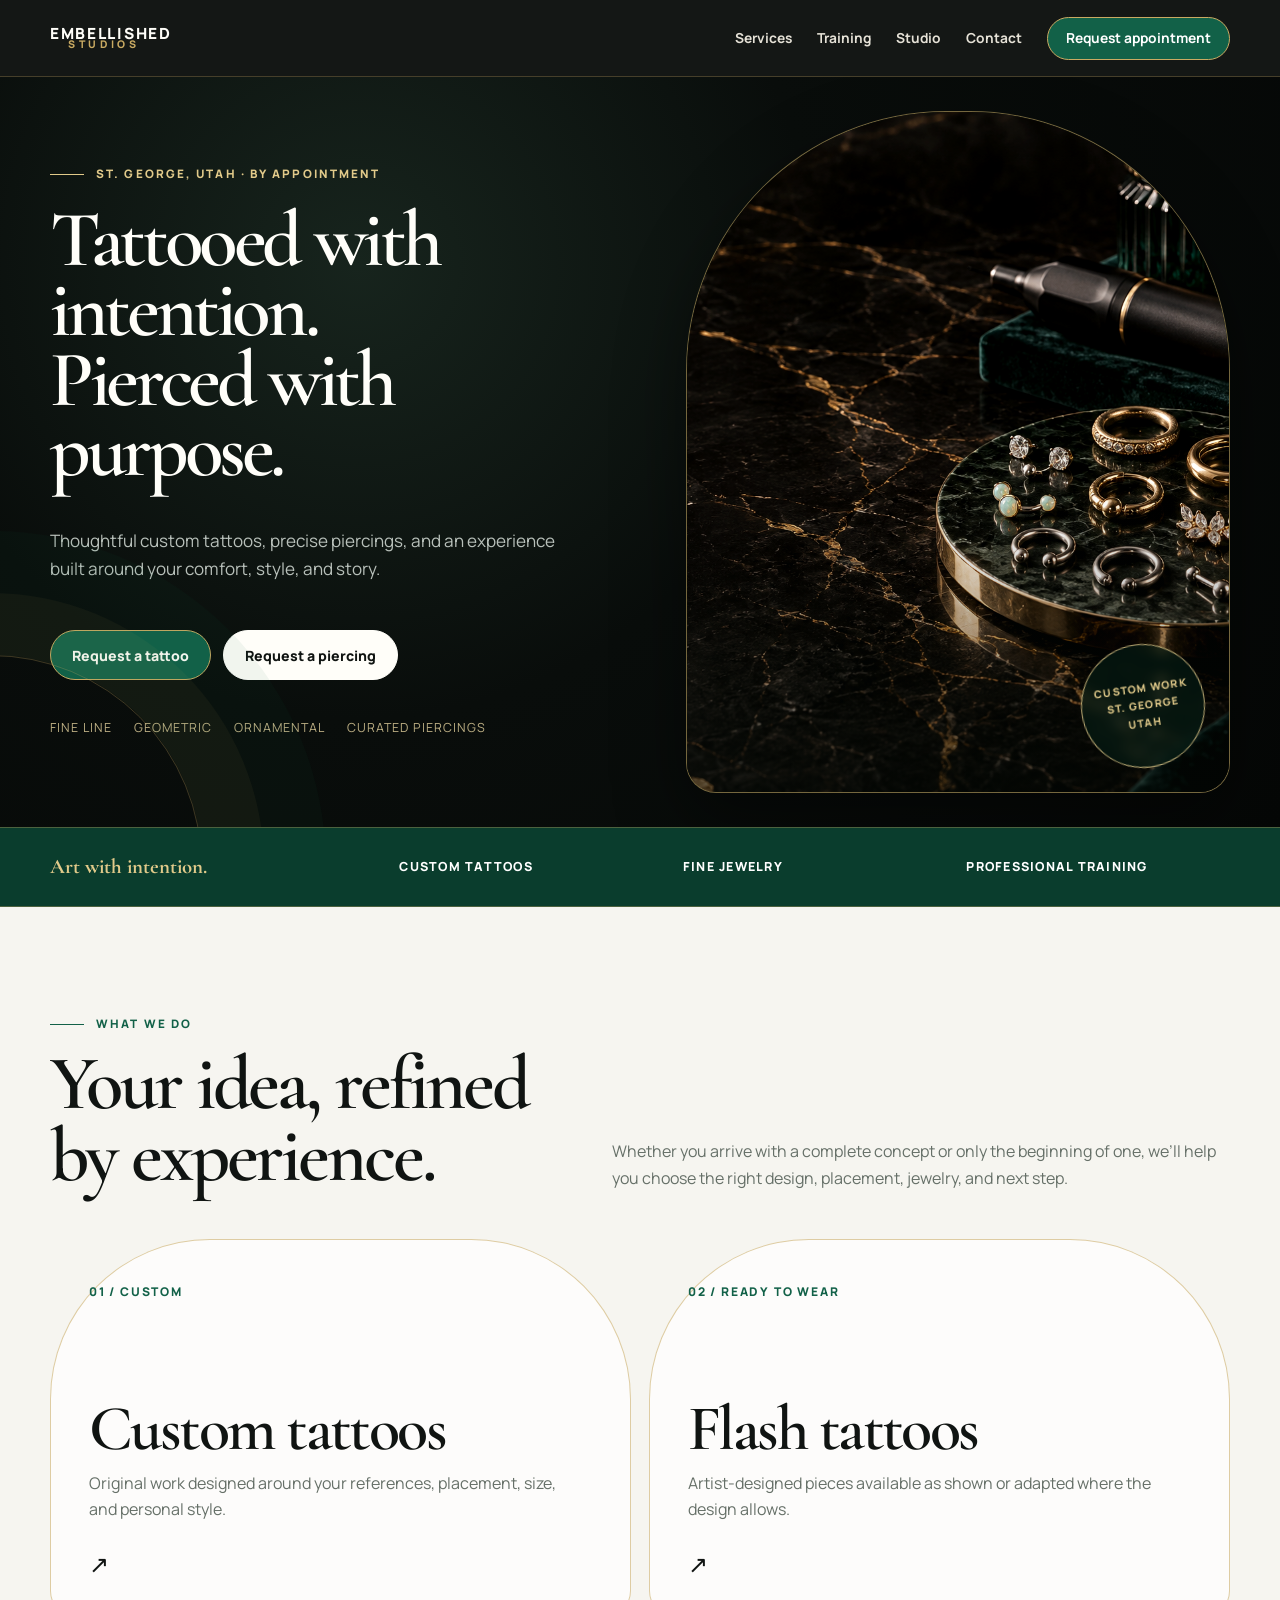
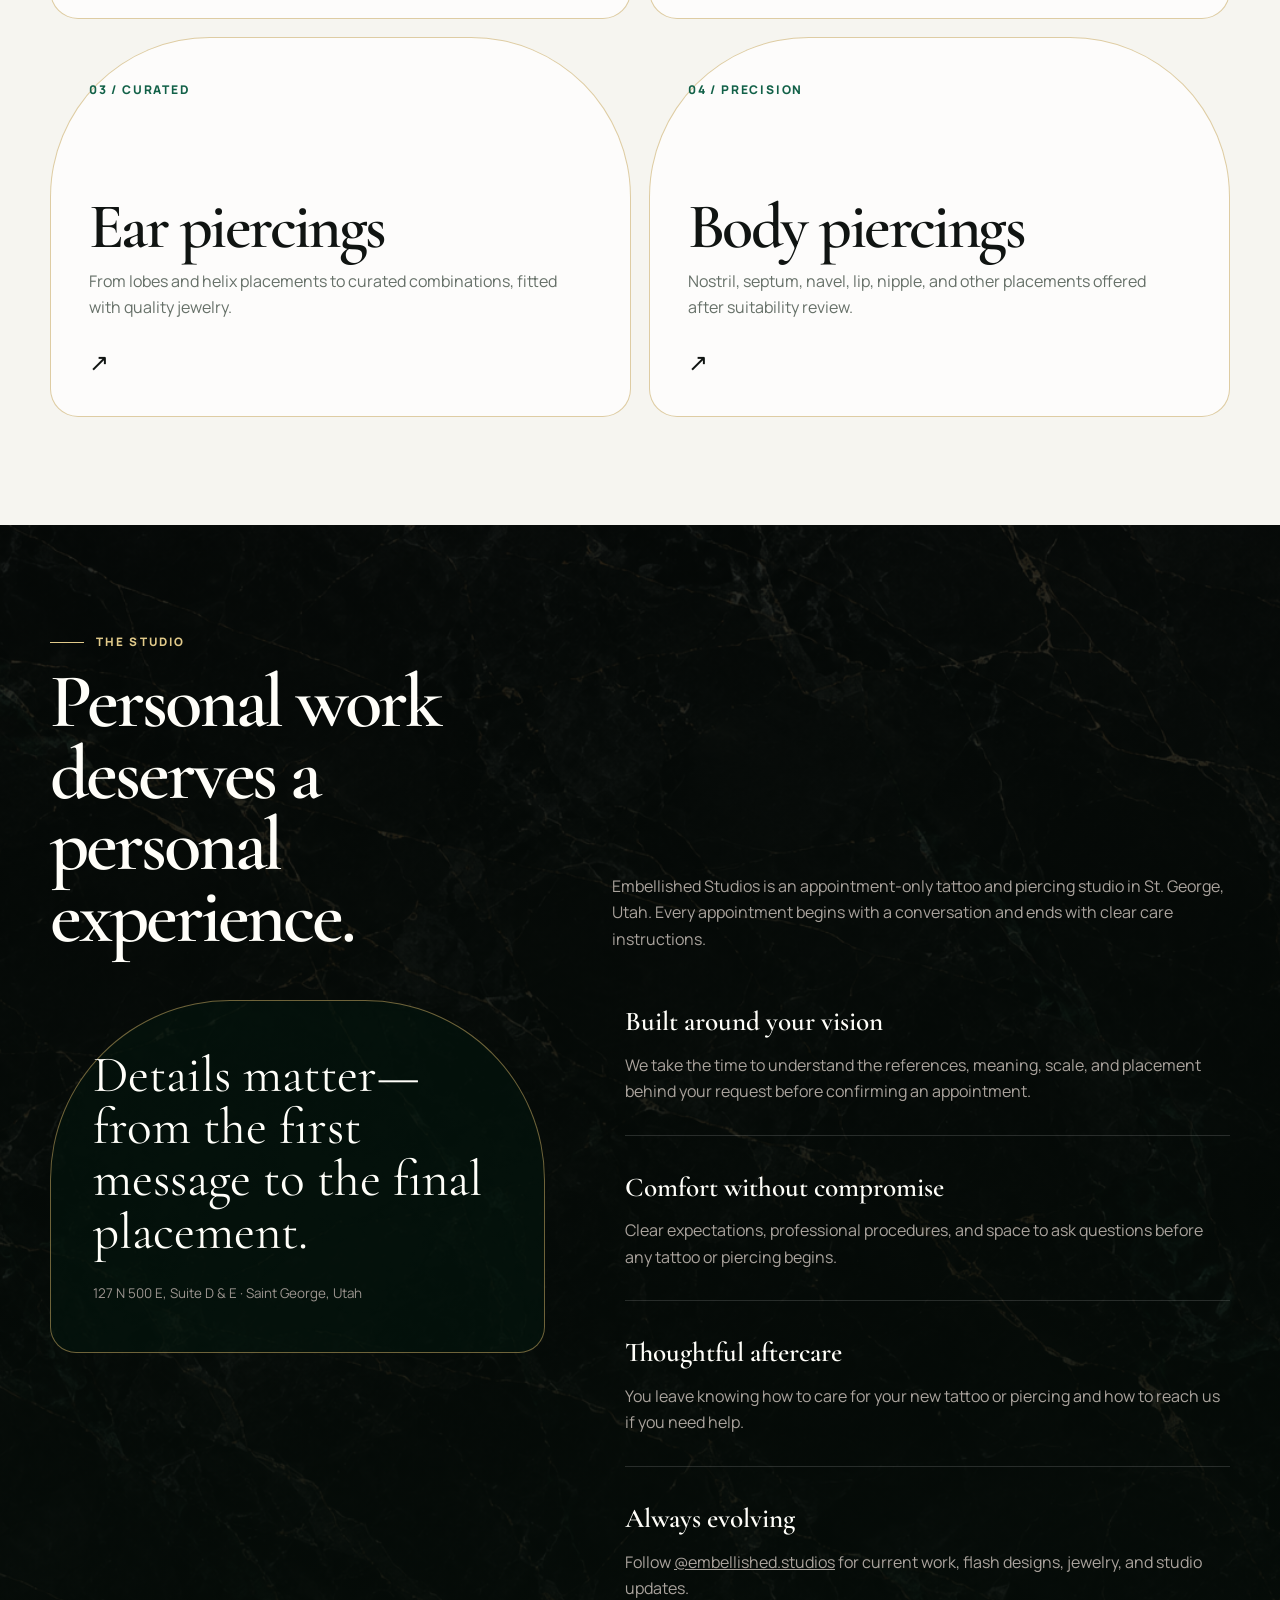
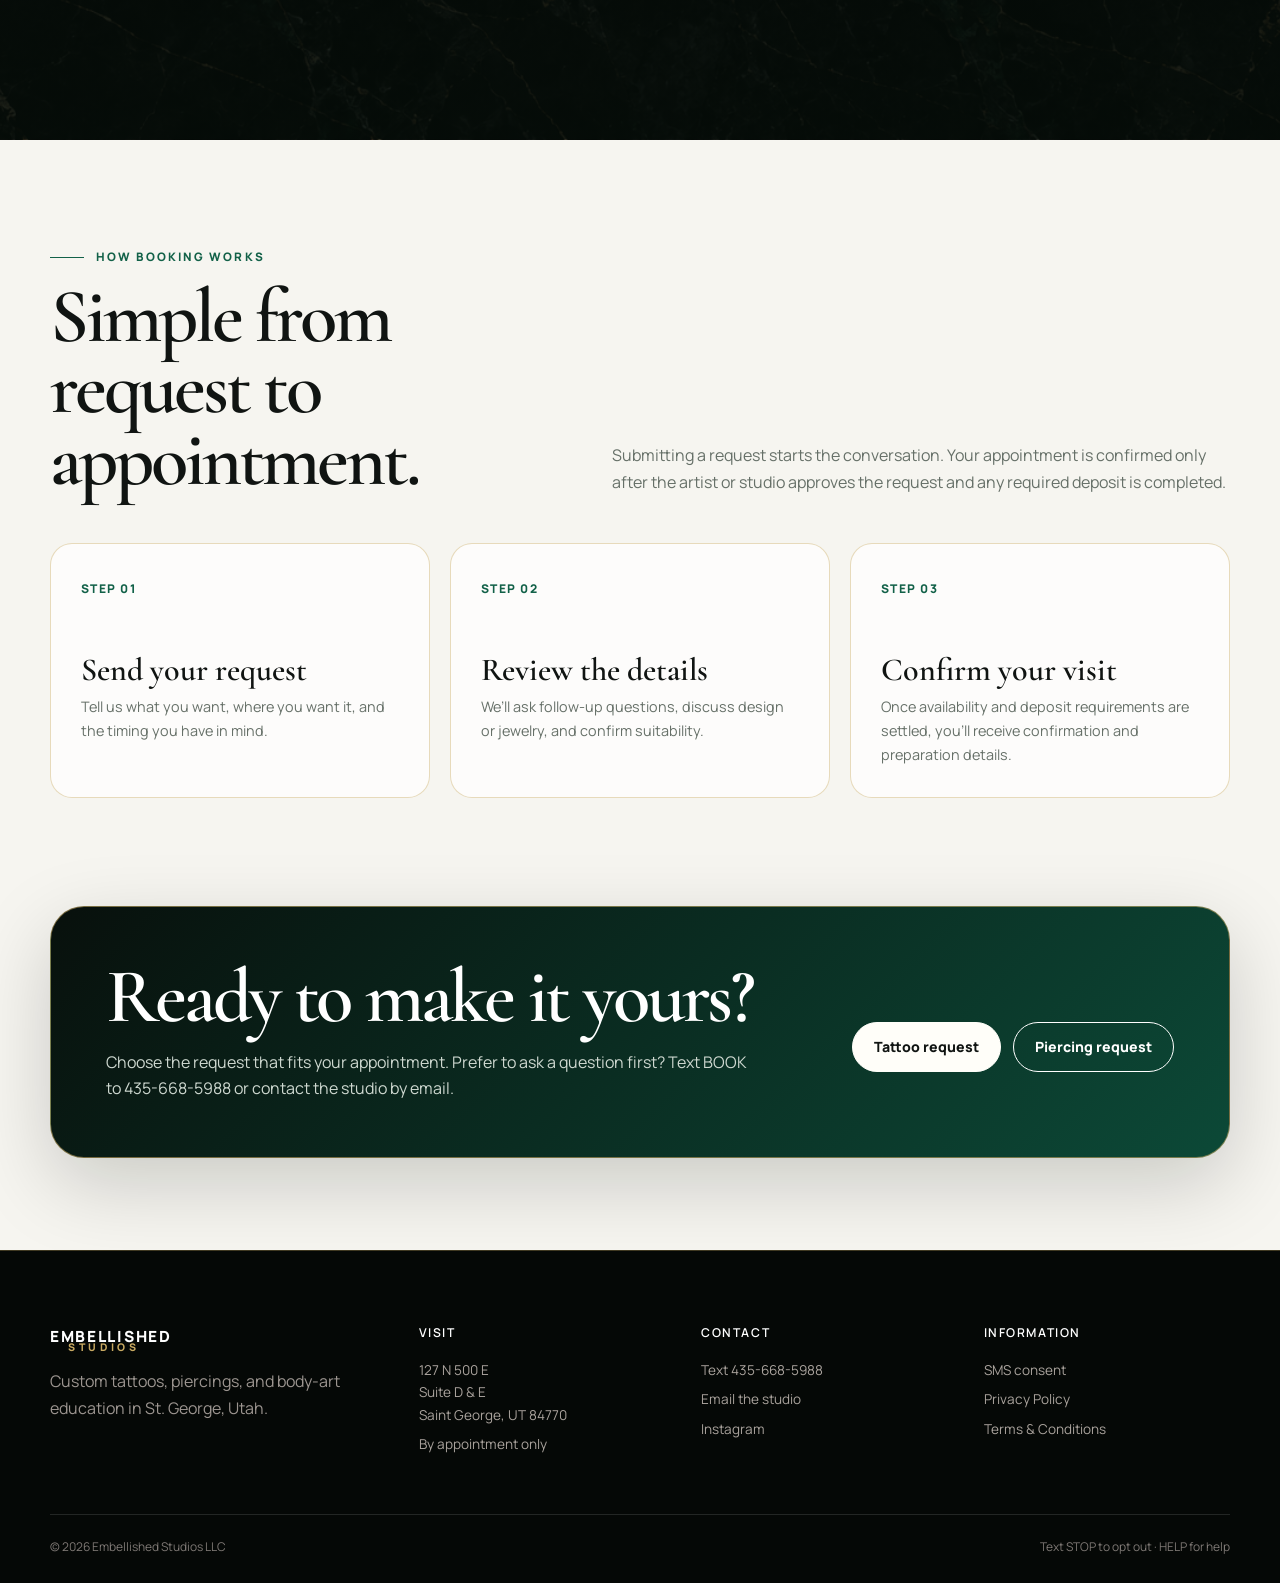
==== index.html @ b106ad6b "init commit" ====
<!doctype html>
<html lang="en">
<head>
  <meta charset="utf-8">
  <meta name="viewport" content="width=device-width,initial-scale=1">
  <title>Embellished Studios | Tattoos & Piercings in St. George, Utah</title>
  <meta name="description" content="Custom tattoos, fine-line tattooing, curated ear and body piercings, and professional body-art training in St. George, Utah.">
  <link rel="preconnect" href="https://fonts.googleapis.com"><link rel="preconnect" href="https://fonts.gstatic.com" crossorigin>
  <link href="https://fonts.googleapis.com/css2?family=Cormorant+Garamond:wght@500;600&family=Manrope:wght@400;600;700;800&display=swap" rel="stylesheet">
  <link rel="icon" href="assets/favicon.svg" type="image/svg+xml"><link rel="stylesheet" href="assets/styles.css">
  <link rel="canonical" href="https://www.embellishedstudios.com/">
</head>
<body>
  <a class="skip-link" href="#content">Skip to content</a>
  <header class="site-header"><div class="shell nav">
    <a class="wordmark" href=""><span>EMBELLISHED</span><span>STUDIOS</span></a>
    <button class="menu-toggle" type="button" aria-expanded="false" aria-label="Open menu">☰</button>
    <nav class="nav-links" aria-label="Main navigation"><a href="#services">Services</a><a href="piercing-trainings/">Training</a><a href="#studio">Studio</a><a href="contact/">Contact</a><a class="button" href="tattoo-request-form/">Request appointment</a></nav>
  </div></header>

  <main id="content">
    <section class="hero"><div class="shell hero-grid">
      <div class="hero-copy">
        <div class="kicker">St. George, Utah · By appointment</div>
        <h1>Tattooed with intention.<br>Pierced with purpose.</h1>
        <p>Thoughtful custom tattoos, precise piercings, and an experience built around your comfort, style, and story.</p>
        <div class="hero-actions"><a class="button red" href="tattoo-request-form/">Request a tattoo</a><a class="button light" href="piercing-request-form/">Request a piercing</a></div>
        <div class="hero-note"><span>Fine line</span><span>Geometric</span><span>Ornamental</span><span>Curated piercings</span></div>
      </div>
      <div class="hero-art"><img src="assets/hero-v3.png" alt="Black tattoo pen and fine gold and silver piercing jewelry arranged on black marble with emerald accents"><div class="hero-stamp">Custom work<br>St. George<br>Utah</div></div>
    </div></section>

    <div class="service-band"><div class="shell"><strong>Art with intention.</strong><span>Custom tattoos</span><span>Fine jewelry</span><span>Professional training</span></div></div>

    <section id="services" class="section"><div class="shell">
      <div class="section-head"><div><div class="kicker">What we do</div><h2>Your idea, refined by experience.</h2></div><p>Whether you arrive with a complete concept or only the beginning of one, we’ll help you choose the right design, placement, jewelry, and next step.</p></div>
      <div class="service-grid">
        <a class="service-card" href="tattoo-request-form/"><span class="number">01 / CUSTOM</span><h3>Custom tattoos</h3><p>Original work designed around your references, placement, size, and personal style.</p><span class="arrow">↗</span></a>
        <a class="service-card" href="tattoo-request-form/"><span class="number">02 / READY TO WEAR</span><h3>Flash tattoos</h3><p>Artist-designed pieces available as shown or adapted where the design allows.</p><span class="arrow">↗</span></a>
        <a class="service-card" href="piercing-request-form/"><span class="number">03 / CURATED</span><h3>Ear piercings</h3><p>From lobes and helix placements to curated combinations, fitted with quality jewelry.</p><span class="arrow">↗</span></a>
        <a class="service-card" href="piercing-request-form/"><span class="number">04 / PRECISION</span><h3>Body piercings</h3><p>Nostril, septum, navel, lip, nipple, and other placements offered after suitability review.</p><span class="arrow">↗</span></a>
      </div>
    </div></section>

    <section id="studio" class="section dark"><div class="shell">
      <div class="section-head"><div><div class="kicker">The studio</div><h2>Personal work deserves a personal experience.</h2></div><p>Embellished Studios is an appointment-only tattoo and piercing studio in St. George, Utah. Every appointment begins with a conversation and ends with clear care instructions.</p></div>
      <div class="feature-split">
        <div class="quote-card"><blockquote>Details matter—from the first message to the final placement.</blockquote><p>127 N 500 E, Suite D & E · Saint George, Utah</p></div>
        <div class="detail-list">
          <article class="detail"><h3>Built around your vision</h3><p>We take the time to understand the references, meaning, scale, and placement behind your request before confirming an appointment.</p></article>
          <article class="detail"><h3>Comfort without compromise</h3><p>Clear expectations, professional procedures, and space to ask questions before any tattoo or piercing begins.</p></article>
          <article class="detail"><h3>Thoughtful aftercare</h3><p>You leave knowing how to care for your new tattoo or piercing and how to reach us if you need help.</p></article>
          <article class="detail"><h3>Always evolving</h3><p>Follow <a href="https://www.instagram.com/embellished.studios/" target="_blank" rel="noreferrer">@embellished.studios</a> for current work, flash designs, jewelry, and studio updates.</p></article>
        </div>
      </div>
    </div></section>

    <section class="section"><div class="shell">
      <div class="section-head"><div><div class="kicker">How booking works</div><h2>Simple from request to appointment.</h2></div><p>Submitting a request starts the conversation. Your appointment is confirmed only after the artist or studio approves the request and any required deposit is completed.</p></div>
      <div class="process-grid">
        <article class="process-card"><span>STEP 01</span><h3>Send your request</h3><p>Tell us what you want, where you want it, and the timing you have in mind.</p></article>
        <article class="process-card"><span>STEP 02</span><h3>Review the details</h3><p>We’ll ask follow-up questions, discuss design or jewelry, and confirm suitability.</p></article>
        <article class="process-card"><span>STEP 03</span><h3>Confirm your visit</h3><p>Once availability and deposit requirements are settled, you’ll receive confirmation and preparation details.</p></article>
      </div>
    </div></section>

    <section class="shell cta-panel"><div><h2>Ready to make it yours?</h2><p>Choose the request that fits your appointment. Prefer to ask a question first? Text BOOK to 435-668-5988 or contact the studio by email.</p></div><div class="hero-actions"><a class="button light" href="tattoo-request-form/">Tattoo request</a><a class="button ghost" style="border-color:white;color:white" href="piercing-request-form/">Piercing request</a></div></section>
  </main>

  <footer class="site-footer"><div class="shell"><div class="footer-grid">
    <div class="footer-brand"><a class="wordmark" href=""><span>EMBELLISHED</span><span>STUDIOS</span></a><p>Custom tattoos, piercings, and body-art education in St. George, Utah.</p></div>
    <div class="footer-column"><h3>Visit</h3><span>127 N 500 E<br>Suite D & E<br>Saint George, UT 84770</span><span>By appointment only</span></div>
    <div class="footer-column"><h3>Contact</h3><a href="sms:+14356685988?body=BOOK">Text 435-668-5988</a><a href="mailto:embellished.studios.stg@gmail.com">Email the studio</a><a href="https://www.instagram.com/embellished.studios/">Instagram</a></div>
    <div class="footer-column"><h3>Information</h3><a href="sms-consent/">SMS consent</a><a href="privacy-policy/">Privacy Policy</a><a href="terms/">Terms & Conditions</a></div>
  </div><div class="footer-bottom"><span>© <span data-year></span> Embellished Studios LLC</span><span>Text STOP to opt out · HELP for help</span></div></div></footer>
  <script>
const menuButton = document.querySelector('.menu-toggle');
const navLinks = document.querySelector('.nav-links');

if (menuButton && navLinks) {
  menuButton.addEventListener('click', () => {
    const open = navLinks.classList.toggle('open');
    document.body.classList.toggle('menu-open', open);
    menuButton.setAttribute('aria-expanded', String(open));
  });
}

document.querySelectorAll('[data-sms-form]').forEach((form) => {
  const consent = form.querySelector('[name="sms_consent"]');
  const submit = form.querySelector('[type="submit"]');
  const status = form.querySelector('.form-status');

  const sync = () => { submit.disabled = !consent.checked; };
  consent.addEventListener('change', sync);
  sync();

  form.addEventListener('submit', (event) => {
    event.preventDefault();
    if (!consent.checked) return;

    const data = new FormData(form);
    const service = data.get('service') || 'appointment';
    const lines = [
      'BOOK',
      `Name: ${data.get('name') || ''}`,
      `Service: ${service}`,
      `Preferred timing: ${data.get('timing') || 'Flexible'}`,
      `Request: ${data.get('details') || ''}`
    ];
    const separator = /iPad|iPhone|iPod/.test(navigator.userAgent) ? '&' : '?';
    const smsUrl = `sms:+14356685988${separator}body=${encodeURIComponent(lines.join('\n'))}`;
    status.textContent = 'Your Messages app is opening with the request prepared. Review it, then press Send to contact Embellished Studios.';
    status.classList.add('visible');
    window.location.href = smsUrl;
  });
});

document.querySelectorAll('[data-year]').forEach((node) => {
  node.textContent = new Date().getFullYear();
});

</script>
</body>
</html>
---- assets/styles.css ----
:root {
  --ink: #101412;
  --ink-2: #171d19;
  --paper: #f6f5f0;
  --paper-2: #ebe9df;
  --white: #fffef9;
  --muted: #667068;
  --line: rgba(16,20,18,.16);
  --red: #126148;
  --red-bright: #c9aa62;
  --green: #126148;
  --green-deep: #0a3d2d;
  --gold: #c9aa62;
  --gold-light: #e1ca8a;
  --serif: "Cormorant Garamond", Georgia, serif;
  --sans: "Manrope", Arial, sans-serif;
  --shadow: 0 26px 80px rgba(4,12,8,.18);
}

* { box-sizing: border-box; }
html { scroll-behavior: smooth; }
body { margin: 0; background: var(--paper); color: var(--ink); font-family: var(--sans); font-size: 16px; line-height: 1.65; }
body.menu-open { overflow: hidden; }
img { display: block; max-width: 100%; }
a { color: inherit; }
button, input, textarea, select { font: inherit; }
.shell { width: min(1180px, calc(100% - 40px)); margin-inline: auto; }
.skip-link { position: absolute; left: -9999px; top: 8px; z-index: 100; padding: 10px 14px; background: var(--white); color: var(--ink); }
.skip-link:focus { left: 8px; }

.site-header { position: sticky; top: 0; z-index: 50; border-bottom: 1px solid rgba(201,170,98,.28); background: rgba(8,11,9,.95); color: var(--white); backdrop-filter: blur(16px); }
.nav { min-height: 76px; display: flex; align-items: center; justify-content: space-between; gap: 28px; }
.wordmark { display: inline-flex; flex-direction: column; text-decoration: none; line-height: .88; letter-spacing: .11em; font-weight: 800; font-size: .96rem; }
.wordmark span:last-child { margin-left: 18px; color: var(--gold); font-size: .66rem; letter-spacing: .35em; }
.nav-links { display: flex; align-items: center; gap: 25px; }
.nav-links > a { color: #e6e2d7; text-decoration: none; font-size: .86rem; font-weight: 700; }
.nav-links > a:hover { color: var(--gold-light); }
.menu-toggle { display: none; width: 44px; height: 44px; border: 1px solid rgba(201,170,98,.4); border-radius: 50%; background: transparent; color: var(--gold-light); }
.button { min-height: 50px; display: inline-flex; align-items: center; justify-content: center; gap: 9px; border: 1px solid var(--ink); border-radius: 999px; padding: 0 21px; background: var(--ink); color: var(--white); text-decoration: none; font-size: .88rem; font-weight: 800; cursor: pointer; transition: .2s ease; }
.button:hover { transform: translateY(-2px); box-shadow: 0 12px 28px rgba(17,16,18,.18); }
.button.red { border-color: var(--gold); background: var(--green); }
.button.ghost { background: transparent; color: var(--ink); }
.button.light { border-color: var(--white); background: var(--white); color: var(--ink); }
.button:disabled { cursor: not-allowed; opacity: .45; transform: none; box-shadow: none; }
.nav .button { min-height: 43px; padding-inline: 18px; border-color: var(--gold); background: var(--green); }
.nav-links > a.button { color: white; }

.hero { position: relative; background: radial-gradient(circle at 28% 25%, #17241d 0%, #090d0b 42%, #050706 100%); color: var(--white); overflow: hidden; }
.hero::before { content: ""; position: absolute; width: 420px; height: 420px; left: -220px; bottom: -250px; border: 1px solid rgba(201,170,98,.28); border-radius: 50%; box-shadow: 0 0 0 62px rgba(201,170,98,.05), 0 0 0 124px rgba(18,97,72,.06); }
.hero-grid { min-height: 690px; display: grid; grid-template-columns: 1.02fr .98fr; align-items: stretch; }
.hero-copy { display: flex; flex-direction: column; justify-content: center; padding: 88px 64px 88px 0; }
.kicker { display: flex; align-items: center; gap: 12px; color: var(--red-bright); font-size: .73rem; font-weight: 800; letter-spacing: .18em; text-transform: uppercase; }
.kicker::before { content: ""; width: 34px; height: 1px; background: currentColor; }
.hero .kicker, .section.dark .kicker, .page-hero .kicker { color: var(--gold-light); }
.section:not(.dark) .kicker { color: var(--green); }
h1, h2, h3 { font-family: var(--serif); font-weight: 600; }
h1 { max-width: 760px; margin: 22px 0 24px; font-size: clamp(4rem, 8vw, 7.6rem); line-height: .82; letter-spacing: -.055em; }
.hero h1 { font-size: clamp(3.8rem, 6.2vw, 6.2rem); line-height: .88; }
.hero-copy > p { max-width: 650px; color: #b8c0ba; font-size: 1.07rem; }
.hero-actions { display: flex; flex-wrap: wrap; gap: 12px; margin-top: 30px; }
.hero-note { display: flex; flex-wrap: wrap; gap: 10px 22px; margin-top: 38px; color: #bcae83; font-size: .78rem; text-transform: uppercase; letter-spacing: .08em; }
.hero-art { position: relative; min-height: 620px; margin: 34px 0 34px 34px; overflow: hidden; border: 1px solid rgba(201,170,98,.55); border-radius: 260px 260px 30px 30px; background: #101713; box-shadow: 0 28px 70px rgba(0,0,0,.45); }
.hero-art img { width: 100%; height: 100%; object-fit: cover; opacity: 1; filter: saturate(.92) contrast(1.04); }
.hero-art::after { content: ""; position: absolute; inset: 0; background: linear-gradient(0deg, rgba(3,8,5,.62), transparent 44%); }
.hero-stamp { position: absolute; right: 24px; bottom: 24px; z-index: 1; width: 124px; height: 124px; display: grid; place-items: center; border: 1px solid rgba(225,202,138,.82); border-radius: 50%; background: rgba(4,30,21,.58); color: var(--gold-light); text-align: center; font-size: .66rem; font-weight: 800; letter-spacing: .12em; text-transform: uppercase; transform: rotate(-8deg); backdrop-filter: blur(6px); }

.service-band { background: var(--green-deep); color: white; border-block: 1px solid rgba(201,170,98,.34); }
.service-band strong { color: var(--gold-light); }
.service-band .shell { min-height: 78px; display: grid; grid-template-columns: 1.25fr repeat(3, 1fr); align-items: center; gap: 20px; }
.service-band strong { font-family: var(--serif); font-size: 1.3rem; }
.service-band span { font-size: .78rem; font-weight: 800; text-transform: uppercase; letter-spacing: .1em; }

.section { padding: 108px 0; }
.section.dark { background-image: linear-gradient(rgba(5,9,7,.82), rgba(5,12,8,.9)), url("marble-v3.png"); background-position: center; background-size: cover; color: var(--white); }
.section-head { display: grid; grid-template-columns: .9fr 1.1fr; gap: 56px; align-items: end; margin-bottom: 48px; }
.section-head h2 { max-width: 660px; margin: 14px 0 0; font-size: clamp(3rem, 6vw, 5.6rem); line-height: .93; letter-spacing: -.04em; }
.section-head p { max-width: 630px; justify-self: end; margin: 0; color: var(--muted); }
.dark .section-head p { color: #aaa39d; }

.service-grid { display: grid; grid-template-columns: repeat(2, 1fr); gap: 18px; }
.service-card { min-height: 380px; display: flex; flex-direction: column; padding: 42px 38px 34px; border: 1px solid rgba(201,170,98,.58); border-radius: 160px 160px 28px 28px; background: rgba(255,255,255,.72); text-decoration: none; transition: .25s ease; }
.service-card:hover { background: var(--white); transform: translateY(-4px); box-shadow: var(--shadow); border-color: var(--green); }
.service-card .number { color: var(--red); font-size: .75rem; font-weight: 800; letter-spacing: .15em; }
.service-card h3 { margin: auto 0 10px; font-size: clamp(2.3rem, 5vw, 4.5rem); line-height: .94; letter-spacing: -.04em; }
.service-card p { max-width: 470px; margin: 0; color: var(--muted); }
.service-card .arrow { margin-top: 22px; font-size: 1.5rem; }

.feature-split { display: grid; grid-template-columns: .9fr 1.1fr; gap: 80px; align-items: start; }
.quote-card { position: sticky; top: 110px; padding: 48px 42px; border: 1px solid rgba(201,170,98,.54); border-radius: 180px 180px 26px 26px; background: rgba(4,21,14,.62); }
.quote-card blockquote { margin: 0; font-family: var(--serif); font-size: clamp(2.1rem, 4vw, 3.7rem); line-height: 1.02; }
.quote-card p { margin: 24px 0 0; color: #9c9590; font-size: .84rem; }
.detail-list { display: grid; }
.detail { padding: 30px 0; border-top: 1px solid rgba(255,255,255,.14); }
.detail:first-child { border-top: 0; padding-top: 0; }
.detail h3 { margin: 0 0 7px; font-size: 1.7rem; }
.detail p { margin: 0; color: #aaa39d; }

.process-grid { display: grid; grid-template-columns: repeat(3, 1fr); gap: 20px; }
.process-card { padding: 30px; border: 1px solid rgba(201,170,98,.42); border-radius: 22px; background: rgba(255,255,255,.72); }
.process-card span { color: var(--red); font-size: .75rem; font-weight: 800; letter-spacing: .12em; }
.process-card h3 { margin: 54px 0 9px; font-size: 2rem; line-height: 1; }
.process-card p { margin: 0; color: var(--muted); font-size: .9rem; }

.cta-panel { display: grid; grid-template-columns: 1fr auto; gap: 42px; align-items: center; margin-bottom: 92px; padding: 55px; border: 1px solid rgba(201,170,98,.58); border-radius: 34px; background: linear-gradient(135deg, #08100c, #0c4937); color: white; box-shadow: var(--shadow); }
.cta-panel h2 { max-width: 800px; margin: 0; font-size: clamp(3rem, 6vw, 5.4rem); line-height: .9; letter-spacing: -.04em; }
.cta-panel p { max-width: 650px; margin: 18px 0 0; color: #ced8d0; }

.page-hero { padding: 90px 0 72px; background-image: linear-gradient(100deg, rgba(3,8,5,.94), rgba(4,24,16,.75)), url("marble-v3.png"); background-position: center; background-size: cover; color: white; }
.page-hero h1 { max-width: 900px; margin-bottom: 20px; font-size: clamp(4rem, 9vw, 7.2rem); }
.page-hero p { max-width: 720px; margin: 0; color: #c2cbc5; font-size: 1.05rem; }
.breadcrumbs { margin-bottom: 30px; color: #8f8883; font-size: .78rem; text-transform: uppercase; letter-spacing: .1em; }
.breadcrumbs a { color: white; }

.form-layout { display: grid; grid-template-columns: .72fr 1.28fr; gap: 70px; align-items: start; }
.form-sidebar { position: sticky; top: 110px; }
.form-sidebar h2 { margin: 12px 0 14px; font-size: 3rem; line-height: .95; }
.form-sidebar p { color: var(--muted); }
.contact-list { margin: 30px 0 0; padding: 0; list-style: none; display: grid; gap: 17px; }
.contact-list strong { display: block; font-size: .72rem; letter-spacing: .1em; text-transform: uppercase; }
.contact-list span, .contact-list a { color: var(--muted); }
.request-form { padding: 40px; border: 1px solid rgba(201,170,98,.58); border-radius: 28px; background: var(--white); box-shadow: var(--shadow); }
.form-grid { display: grid; grid-template-columns: repeat(2, 1fr); gap: 20px; }
.field { display: grid; gap: 7px; }
.field.full { grid-column: 1 / -1; }
.field label { font-size: .8rem; font-weight: 800; }
.field input, .field textarea, .field select { width: 100%; border: 1px solid #c9c6b7; border-radius: 12px; padding: 13px 14px; background: #fffef9; color: var(--ink); }
.field textarea { min-height: 125px; resize: vertical; }
.field input:focus, .field textarea:focus, .field select:focus { outline: 2px solid rgba(18,97,72,.24); border-color: var(--green); }
.consent { grid-column: 1 / -1; display: grid; grid-template-columns: 22px 1fr; gap: 12px; padding: 18px; border: 1px solid rgba(201,170,98,.62); border-radius: 16px; background: #f2f6f2; }
.consent input { width: 20px; height: 20px; margin-top: 3px; accent-color: var(--red); }
.consent label { font-size: .81rem; line-height: 1.55; }
.consent a { font-weight: 800; }
.form-actions { grid-column: 1 / -1; display: flex; align-items: center; gap: 14px; flex-wrap: wrap; margin-top: 4px; }
.fine-print { color: var(--muted); font-size: .76rem; }
.form-status { grid-column: 1 / -1; display: none; padding: 14px; border-left: 3px solid var(--green); background: #edf5ef; font-size: .86rem; }
.form-status.visible { display: block; }

.legal { width: min(820px, calc(100% - 40px)); margin-inline: auto; }
.legal h1 { margin: 0 0 24px; font-size: clamp(3.6rem, 8vw, 6.5rem); line-height: .9; color: var(--ink); }
.legal h2 { margin: 48px 0 12px; font-family: var(--sans); font-size: 1.18rem; letter-spacing: -.02em; }
.legal h3 { margin: 30px 0 8px; font-family: var(--sans); font-size: 1rem; }
.legal p, .legal li { color: #4f4b48; }
.legal .effective { margin-bottom: 44px; color: var(--muted); font-size: .85rem; }
.legal-callout { margin: 30px 0; padding: 24px; border-left: 4px solid var(--red); border-radius: 0 16px 16px 0; background: var(--white); }

.training-grid { display: grid; grid-template-columns: 1.05fr .95fr; gap: 70px; align-items: start; }
.training-price { padding: 38px; border: 1px solid rgba(201,170,98,.58); border-radius: 180px 180px 26px 26px; background: linear-gradient(145deg, #050806, #0d4937); color: white; }
.training-price strong { display: block; font-family: var(--serif); font-size: 4.6rem; line-height: 1; }
.training-price span { color: #aaa39d; }
.curriculum { margin: 0; padding: 0; list-style: none; border-top: 1px solid var(--line); }
.curriculum li { padding: 18px 0; border-bottom: 1px solid var(--line); }
.curriculum strong { display: block; }

.sms-proof { display: grid; grid-template-columns: .8fr 1.2fr; gap: 56px; align-items: start; }
.sms-checklist { margin: 0; padding: 0; list-style: none; display: grid; gap: 12px; }
.sms-checklist li { display: flex; gap: 12px; }
.sms-checklist li::before { content: "✓"; color: var(--red); font-weight: 900; }

.site-footer { padding: 72px 0 26px; background: #050806; color: white; border-top: 1px solid rgba(201,170,98,.3); }
.footer-grid { display: grid; grid-template-columns: 1.35fr repeat(3, 1fr); gap: 36px; padding-bottom: 52px; }
.footer-brand p { max-width: 340px; color: #9c9590; }
.footer-column h3 { margin: 0 0 16px; font-family: var(--sans); font-size: .76rem; text-transform: uppercase; letter-spacing: .13em; }
.footer-column a, .footer-column span { display: block; margin: 7px 0; color: #aaa39d; text-decoration: none; font-size: .85rem; }
.footer-column a:hover { color: white; }
.footer-bottom { display: flex; justify-content: space-between; gap: 20px; padding-top: 22px; border-top: 1px solid rgba(255,255,255,.12); color: #7f7975; font-size: .75rem; }

@media (max-width: 900px) {
  .menu-toggle { display: grid; place-items: center; }
  .nav-links { position: fixed; inset: 76px 0 auto; display: none; padding: 28px 20px 38px; background: #080b09; border-top: 1px solid rgba(201,170,98,.28); flex-direction: column; align-items: stretch; box-shadow: 0 20px 40px rgba(0,0,0,.3); }
  .nav-links.open { display: flex; }
  .nav-links > a { font-size: 1rem; }
  .hero-grid, .section-head, .feature-split, .form-layout, .training-grid, .sms-proof { grid-template-columns: 1fr; }
  .hero-copy { padding: 70px 0 42px; }
  .hero-art { min-height: 460px; margin: 0 0 42px; }
  .service-band .shell { grid-template-columns: 1fr 1fr; padding-block: 20px; }
  .section-head p { justify-self: start; }
  .feature-split { gap: 48px; }
  .quote-card, .form-sidebar { position: static; }
  .footer-grid { grid-template-columns: 1fr 1fr; }
}

@media (max-width: 620px) {
  .shell { width: min(100% - 28px, 1180px); }
  .nav { min-height: 68px; }
  .nav-links { inset-block-start: 68px; }
  h1 { font-size: 4.1rem; }
  .hero h1 { font-size: 3.65rem; }
  .hero-grid { min-height: auto; }
  .hero-art { min-height: 390px; margin: 0 -2px 34px; border-radius: 180px 180px 24px 24px; }
  .hero-note { display: grid; }
  .service-band .shell, .service-grid, .process-grid, .form-grid, .footer-grid { grid-template-columns: 1fr; }
  .section { padding: 76px 0; }
  .section-head { gap: 24px; margin-bottom: 34px; }
  .service-card { min-height: 300px; padding: 26px; }
  .service-card { border-radius: 120px 120px 24px 24px; }
  .cta-panel { grid-template-columns: 1fr; padding: 34px 24px; margin-bottom: 60px; }
  .request-form { padding: 24px 18px; }
  .field.full, .consent, .form-actions, .form-status { grid-column: auto; }
  .footer-bottom { flex-direction: column; }
}

@media (prefers-reduced-motion: reduce) {
  *, *::before, *::after { scroll-behavior: auto !important; transition: none !important; }
}
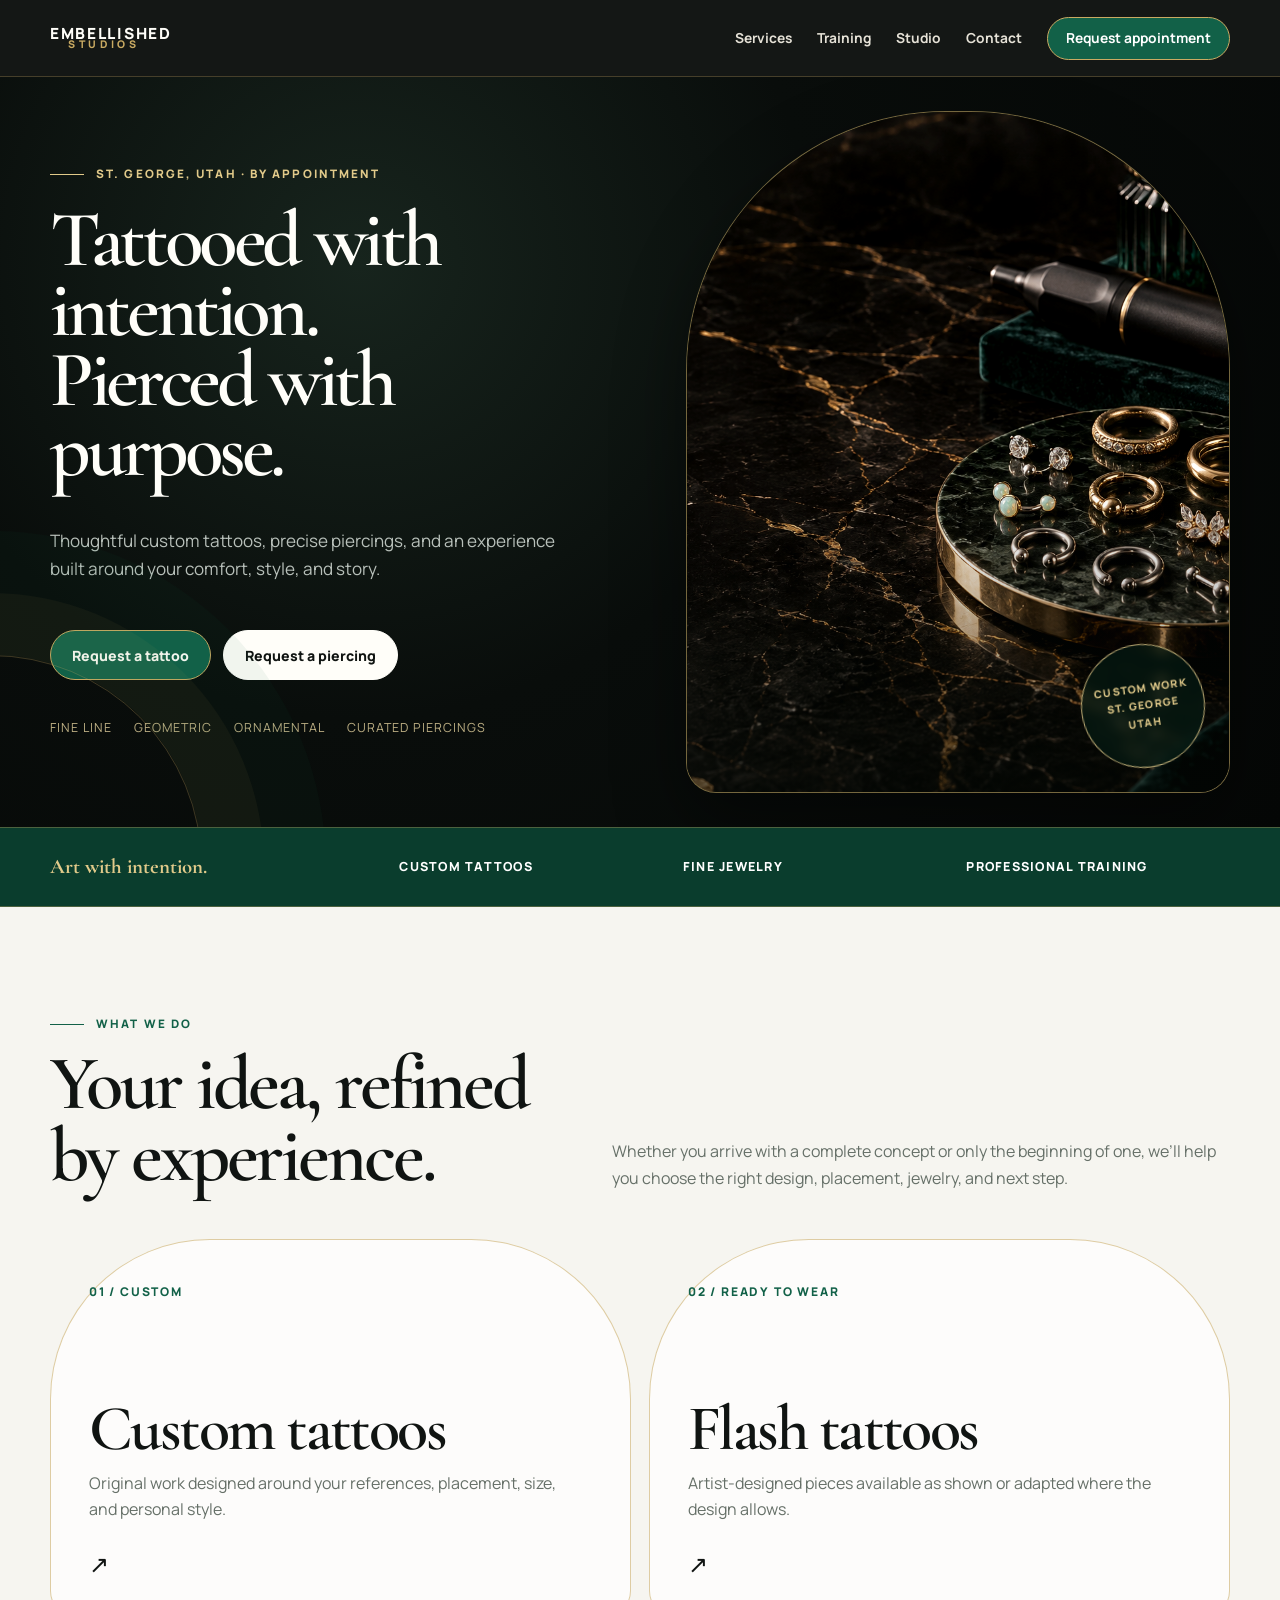
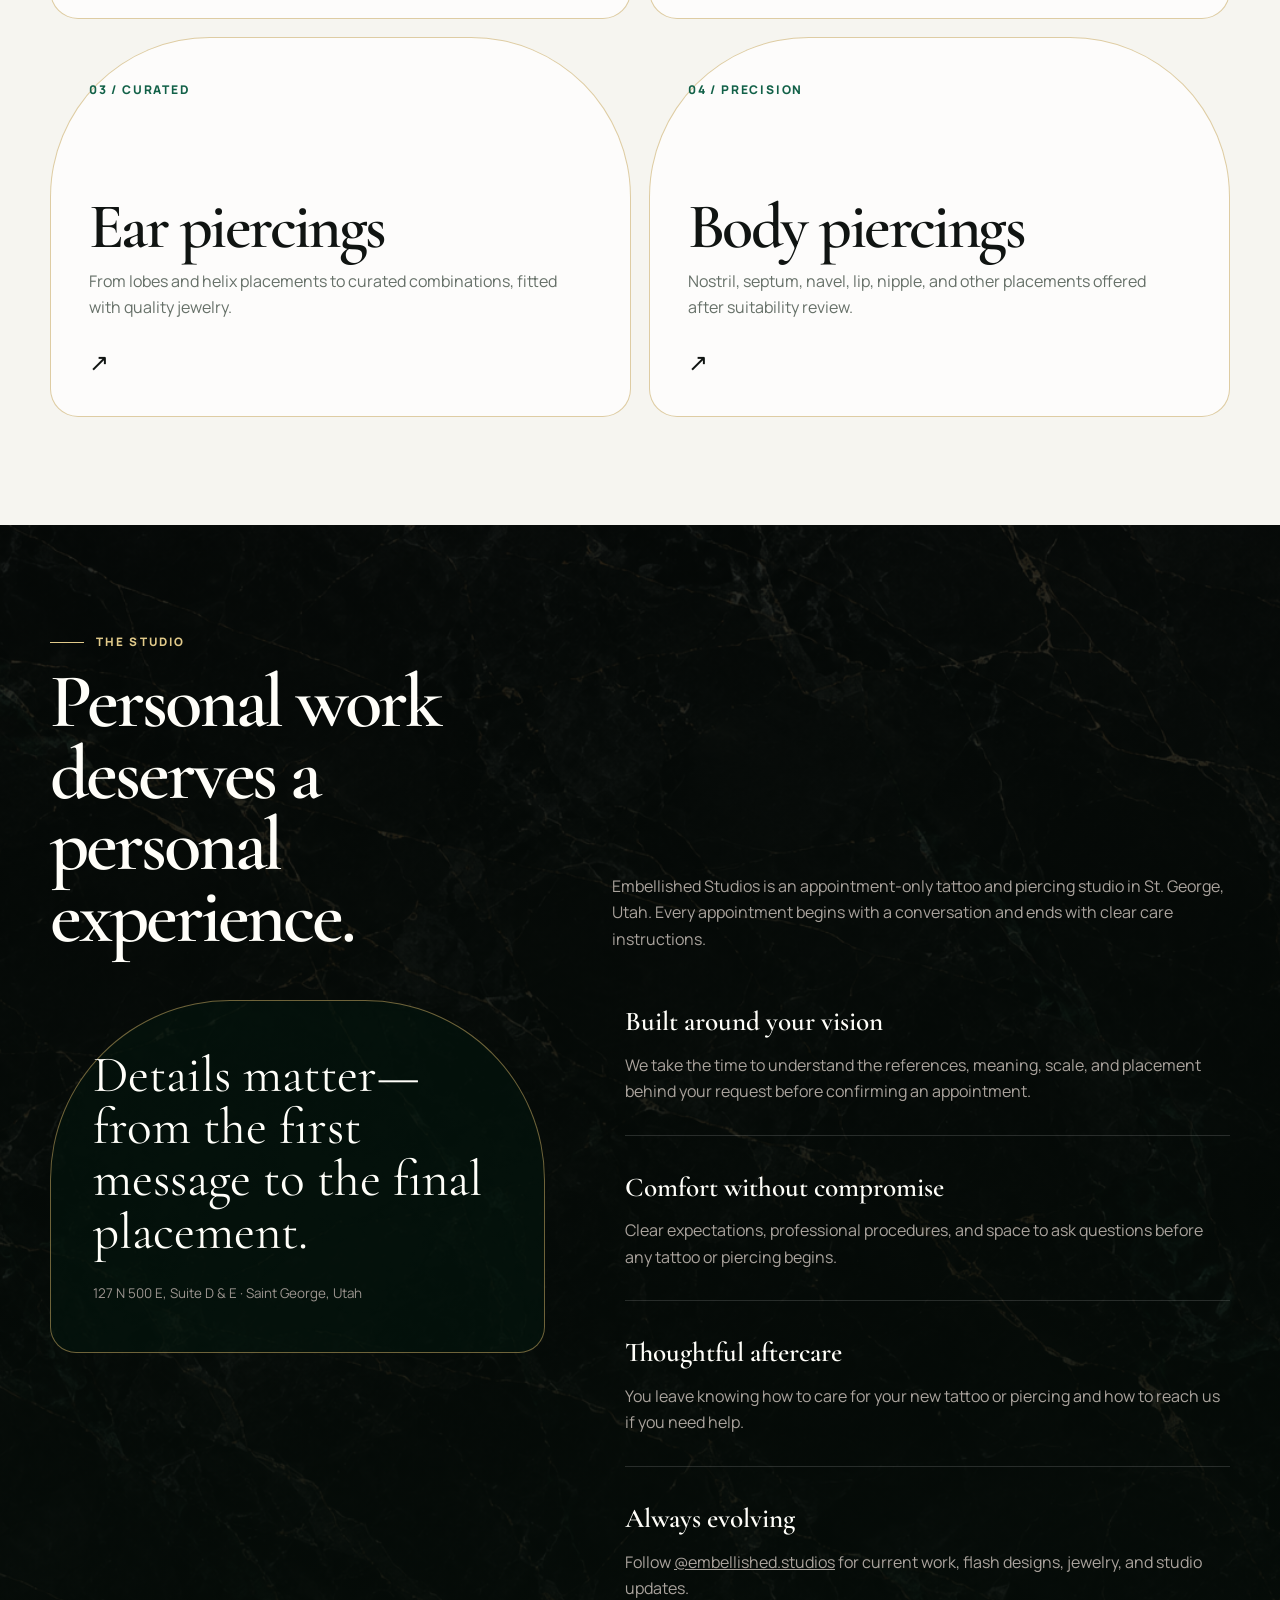
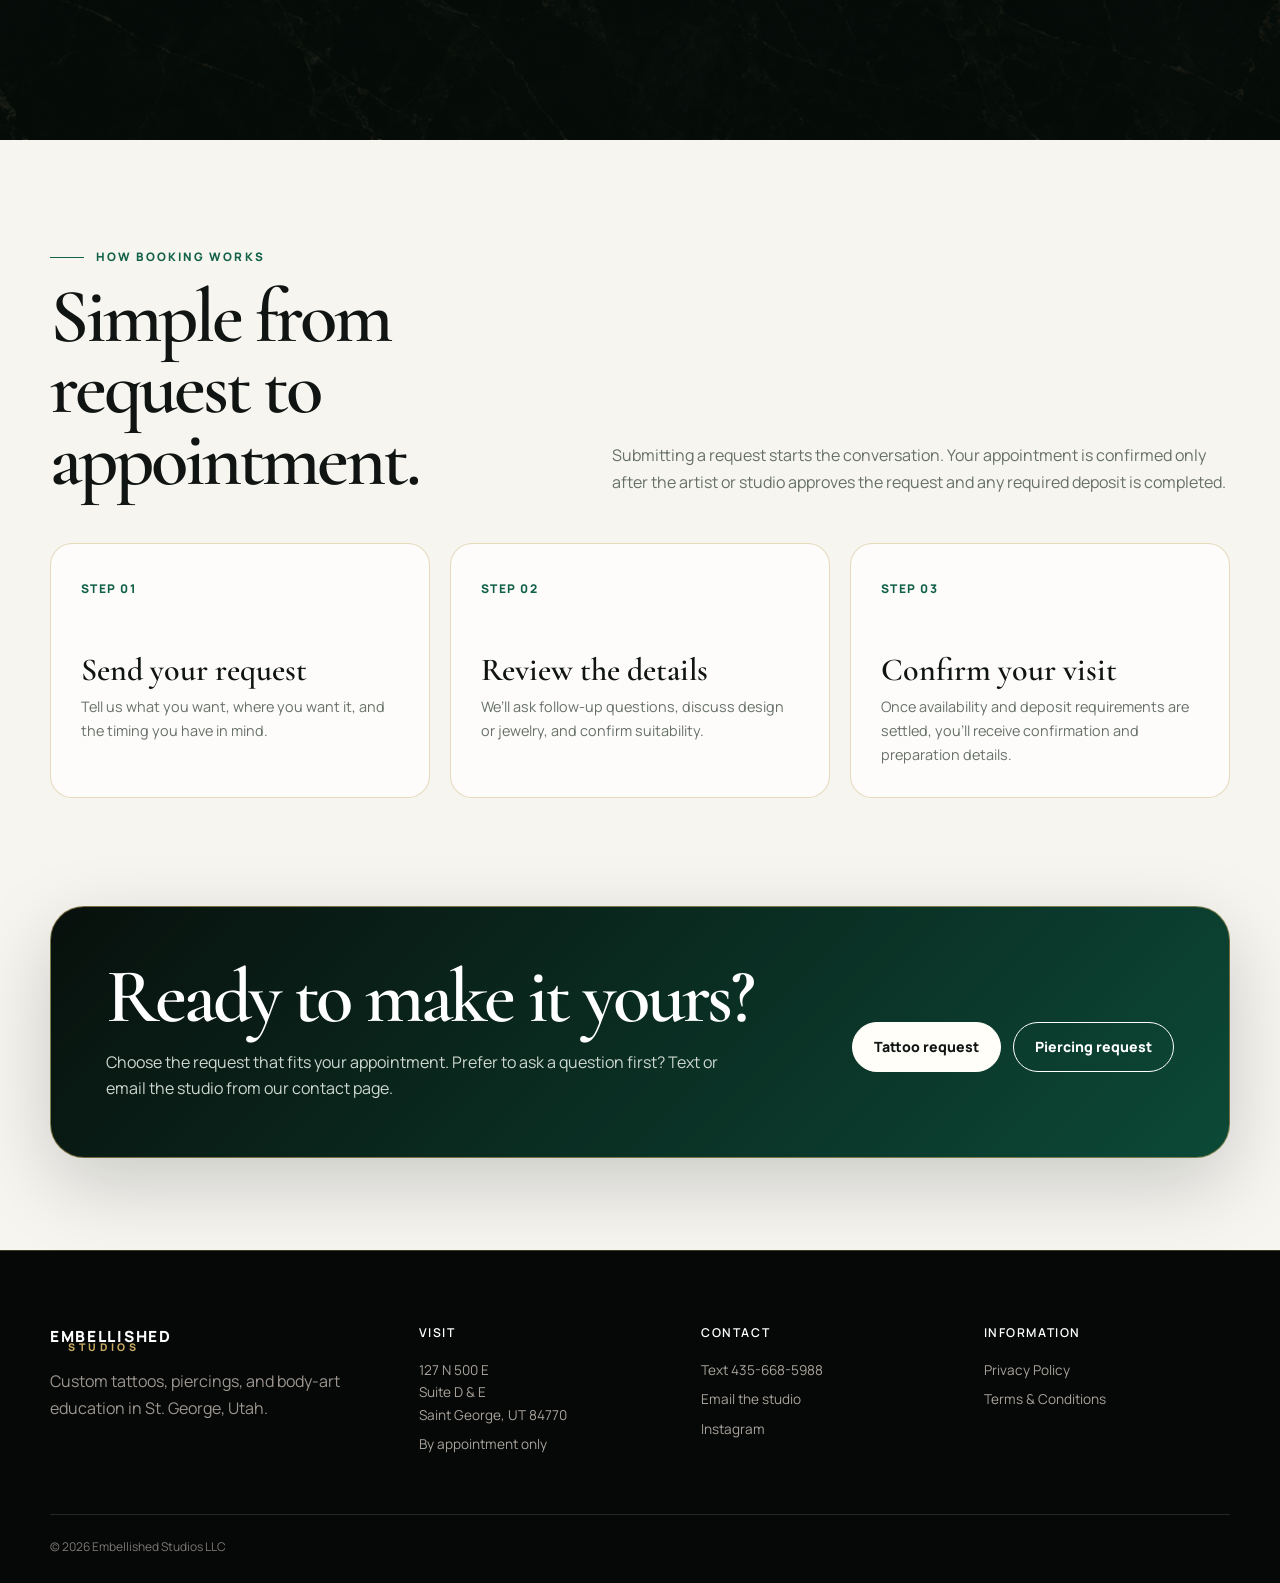
==== commit 4f74f2a2: "revised jotform api" ====
--- a/index.html
+++ b/index.html
@@ -64,15 +64,15 @@
       </div>
     </div></section>
 
-    <section class="shell cta-panel"><div><h2>Ready to make it yours?</h2><p>Choose the request that fits your appointment. Prefer to ask a question first? Text BOOK to 435-668-5988 or contact the studio by email.</p></div><div class="hero-actions"><a class="button light" href="tattoo-request-form/">Tattoo request</a><a class="button ghost" style="border-color:white;color:white" href="piercing-request-form/">Piercing request</a></div></section>
+    <section class="shell cta-panel"><div><h2>Ready to make it yours?</h2><p>Choose the request that fits your appointment. Prefer to ask a question first? Text or email the studio from our contact page.</p></div><div class="hero-actions"><a class="button light" href="tattoo-request-form/">Tattoo request</a><a class="button ghost" style="border-color:white;color:white" href="piercing-request-form/">Piercing request</a></div></section>
   </main>
 
   <footer class="site-footer"><div class="shell"><div class="footer-grid">
     <div class="footer-brand"><a class="wordmark" href=""><span>EMBELLISHED</span><span>STUDIOS</span></a><p>Custom tattoos, piercings, and body-art education in St. George, Utah.</p></div>
     <div class="footer-column"><h3>Visit</h3><span>127 N 500 E<br>Suite D & E<br>Saint George, UT 84770</span><span>By appointment only</span></div>
-    <div class="footer-column"><h3>Contact</h3><a href="sms:+14356685988?body=BOOK">Text 435-668-5988</a><a href="mailto:embellished.studios.stg@gmail.com">Email the studio</a><a href="https://www.instagram.com/embellished.studios/">Instagram</a></div>
-    <div class="footer-column"><h3>Information</h3><a href="sms-consent/">SMS consent</a><a href="privacy-policy/">Privacy Policy</a><a href="terms/">Terms & Conditions</a></div>
-  </div><div class="footer-bottom"><span>© <span data-year></span> Embellished Studios LLC</span><span>Text STOP to opt out · HELP for help</span></div></div></footer>
+    <div class="footer-column"><h3>Contact</h3><a href="sms:+14356685988">Text 435-668-5988</a><a href="mailto:embellished.studios.stg@gmail.com">Email the studio</a><a href="https://www.instagram.com/embellished.studios/">Instagram</a></div>
+    <div class="footer-column"><h3>Information</h3><a href="privacy-policy/">Privacy Policy</a><a href="terms/">Terms & Conditions</a></div>
+  </div><div class="footer-bottom"><span>© <span data-year></span> Embellished Studios LLC</span></div></div></footer>
   <script>
 const menuButton = document.querySelector('.menu-toggle');
 const navLinks = document.querySelector('.nav-links');
@@ -85,35 +85,6 @@
   });
 }
 
-document.querySelectorAll('[data-sms-form]').forEach((form) => {
-  const consent = form.querySelector('[name="sms_consent"]');
-  const submit = form.querySelector('[type="submit"]');
-  const status = form.querySelector('.form-status');
-
-  const sync = () => { submit.disabled = !consent.checked; };
-  consent.addEventListener('change', sync);
-  sync();
-
-  form.addEventListener('submit', (event) => {
-    event.preventDefault();
-    if (!consent.checked) return;
-
-    const data = new FormData(form);
-    const service = data.get('service') || 'appointment';
-    const lines = [
-      'BOOK',
-      `Name: ${data.get('name') || ''}`,
-      `Service: ${service}`,
-      `Preferred timing: ${data.get('timing') || 'Flexible'}`,
-      `Request: ${data.get('details') || ''}`
-    ];
-    const separator = /iPad|iPhone|iPod/.test(navigator.userAgent) ? '&' : '?';
-    const smsUrl = `sms:+14356685988${separator}body=${encodeURIComponent(lines.join('\n'))}`;
-    status.textContent = 'Your Messages app is opening with the request prepared. Review it, then press Send to contact Embellished Studios.';
-    status.classList.add('visible');
-    window.location.href = smsUrl;
-  });
-});
 
 document.querySelectorAll('[data-year]').forEach((node) => {
   node.textContent = new Date().getFullYear();
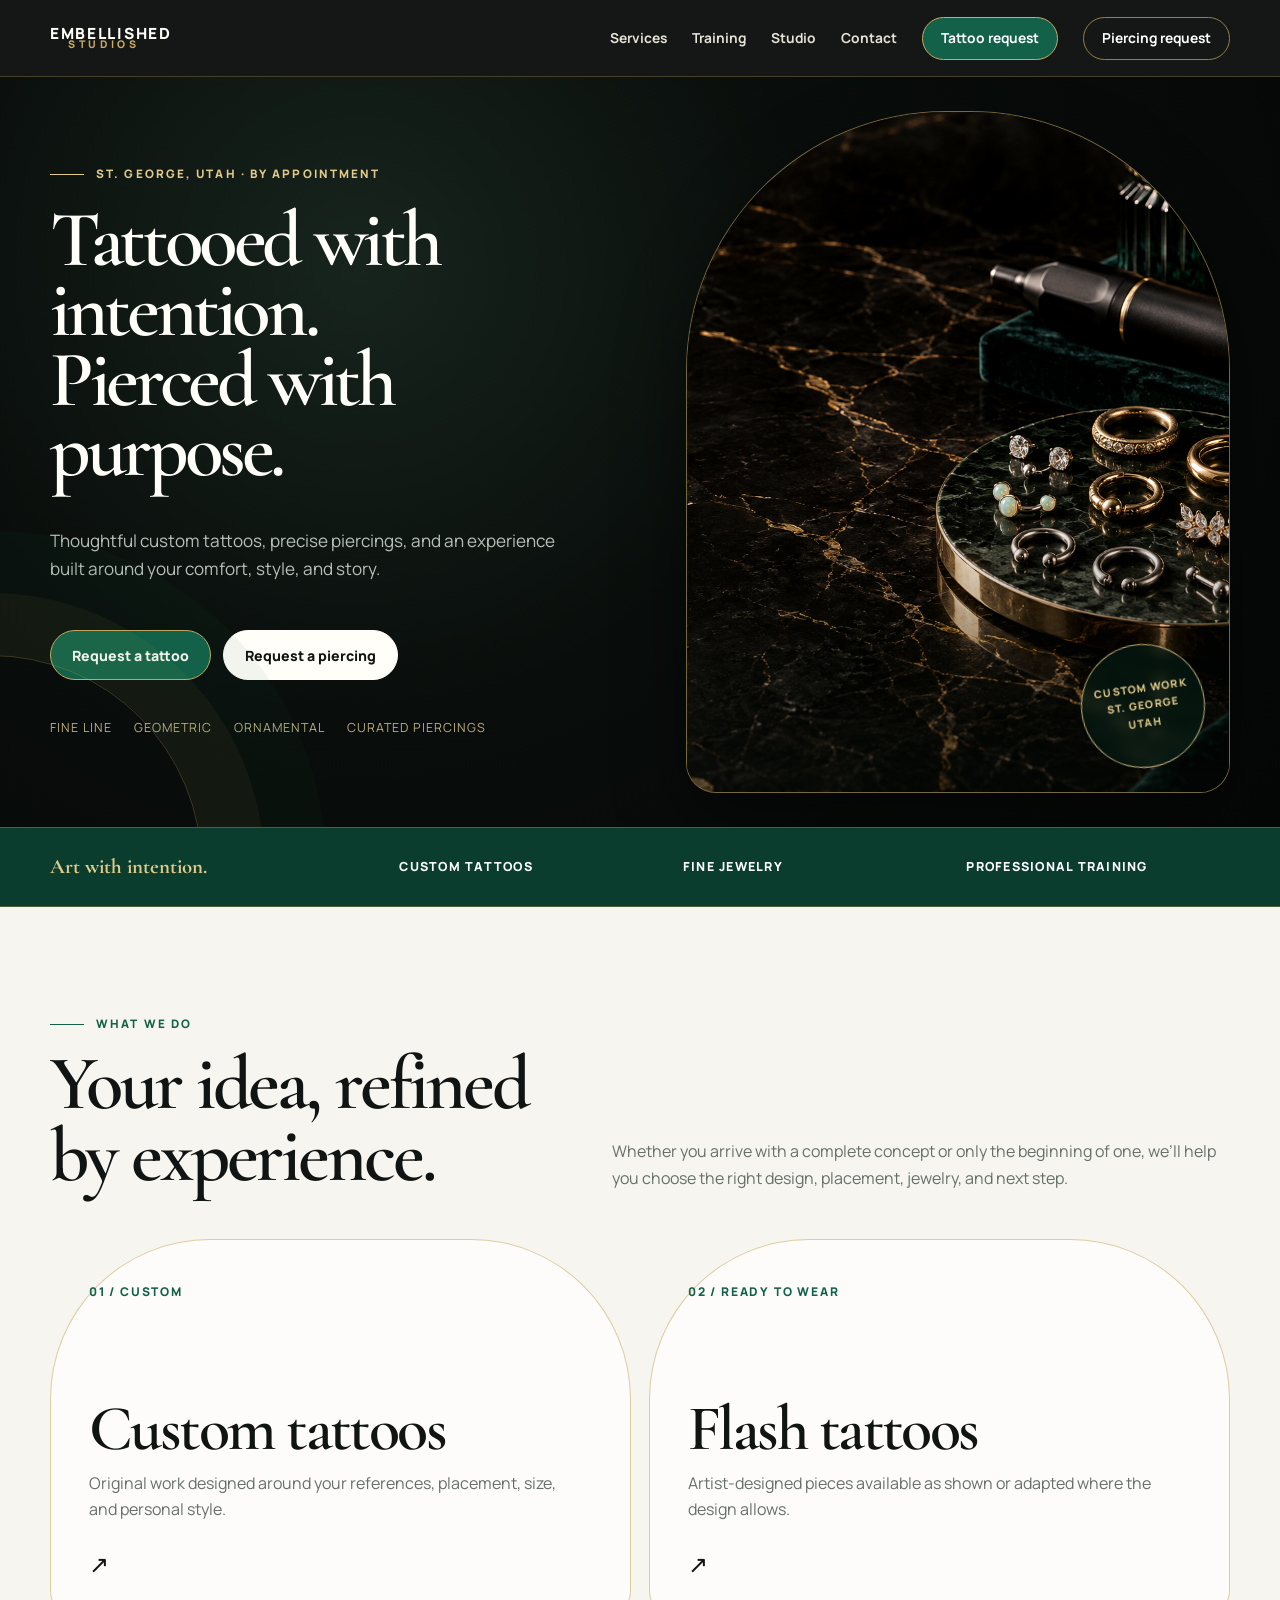
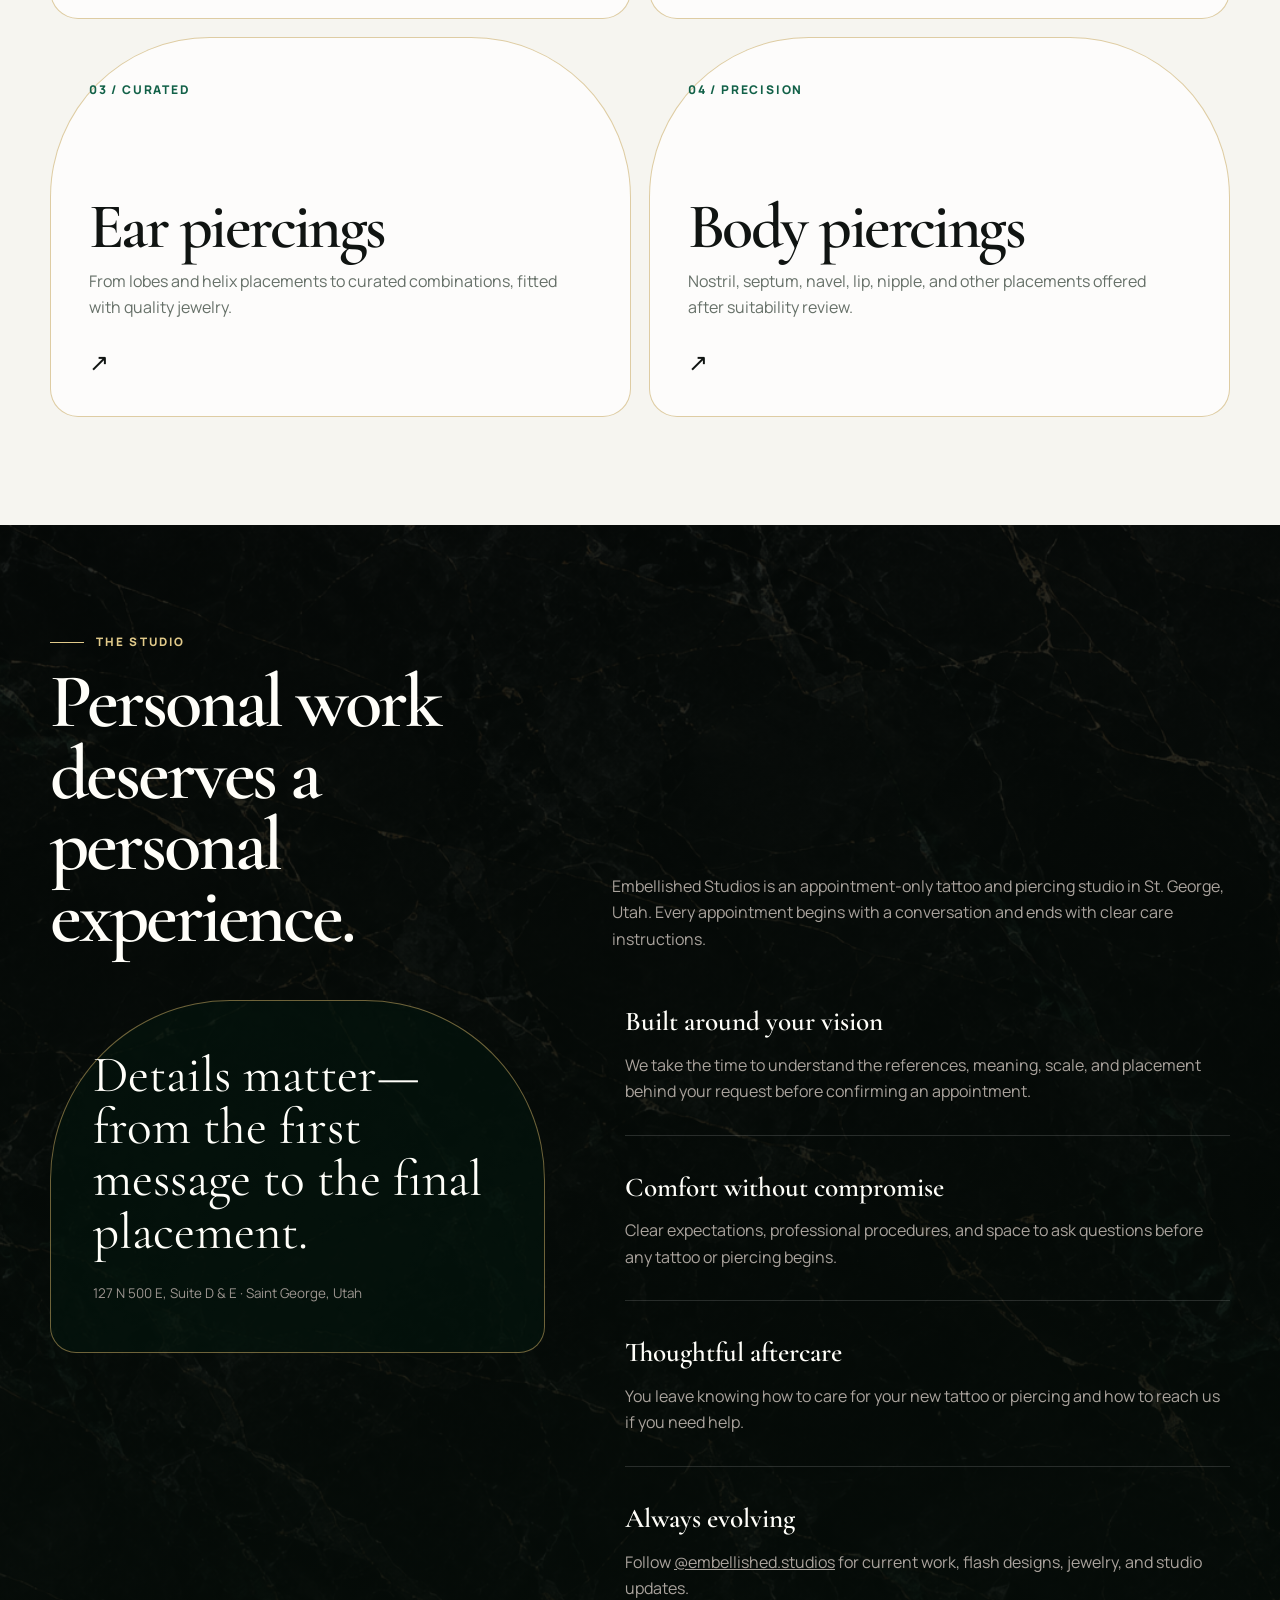
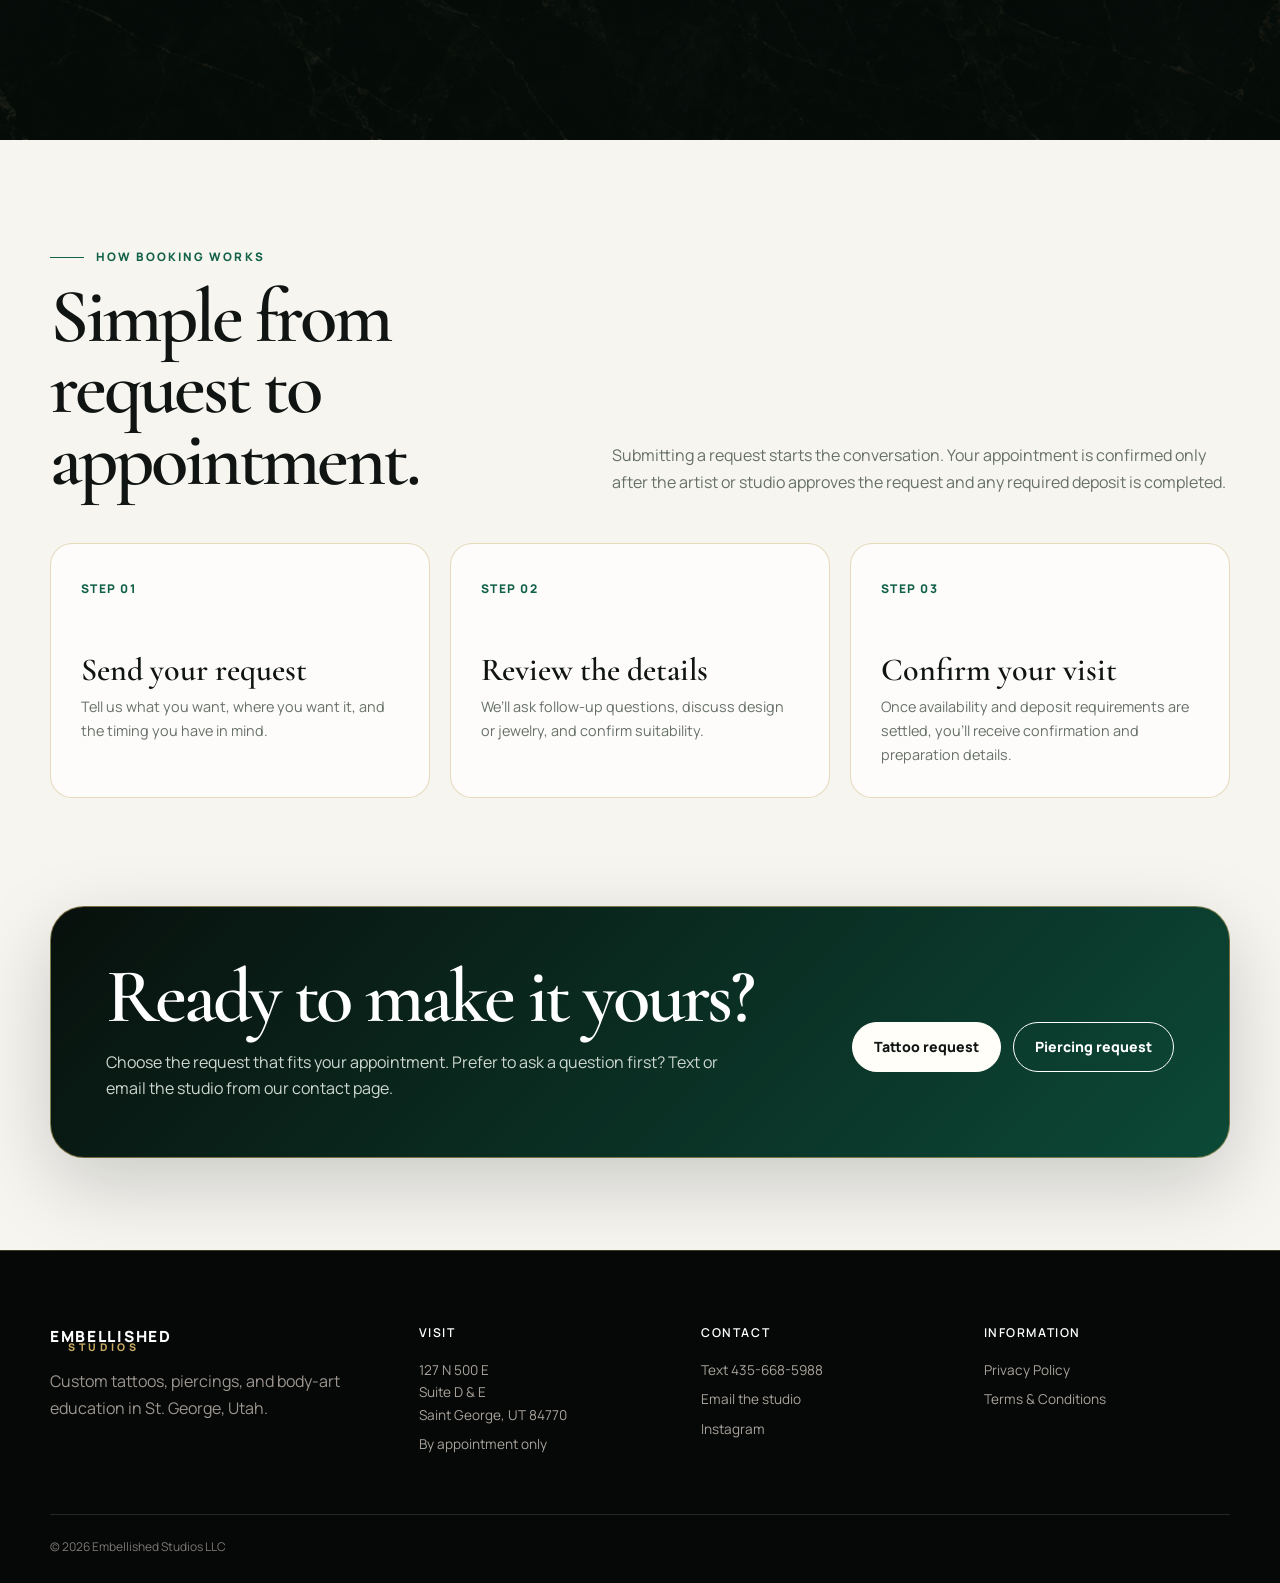
==== commit 6cc638a1: "apprentice form" ====
--- a/index.html
+++ b/index.html
@@ -15,7 +15,7 @@
   <header class="site-header"><div class="shell nav">
     <a class="wordmark" href=""><span>EMBELLISHED</span><span>STUDIOS</span></a>
     <button class="menu-toggle" type="button" aria-expanded="false" aria-label="Open menu">☰</button>
-    <nav class="nav-links" aria-label="Main navigation"><a href="#services">Services</a><a href="piercing-trainings/">Training</a><a href="#studio">Studio</a><a href="contact/">Contact</a><a class="button" href="tattoo-request-form/">Request appointment</a></nav>
+    <nav class="nav-links" aria-label="Main navigation"><a href="#services">Services</a><a href="piercing-trainings/">Training</a><a href="#studio">Studio</a><a href="contact/">Contact</a><a class="button" href="tattoo-request-form/">Tattoo request</a><a class="button nav-secondary" href="piercing-request-form/">Piercing request</a></nav>
   </div></header>
 
   <main id="content">
--- a/assets/styles.css
+++ b/assets/styles.css
@@ -202,3 +202,10 @@
 @media (prefers-reduced-motion: reduce) {
   *, *::before, *::after { scroll-behavior: auto !important; transition: none !important; }
 }
+
+/* Dual booking actions + studio inquiry forms */
+.nav-links .nav-secondary{background:transparent;color:#fff;border-color:rgba(201,170,98,.7)}
+.inquiry-form-block h2{font-size:clamp(2.7rem,5vw,4.2rem);line-height:.95;margin:18px 0}
+.apprenticeship-inquiry{max-width:900px;margin-inline:auto}
+.studio-inquiry-form button{font:inherit;cursor:pointer}
+@media(max-width:900px){.nav-links .button{text-align:center}}
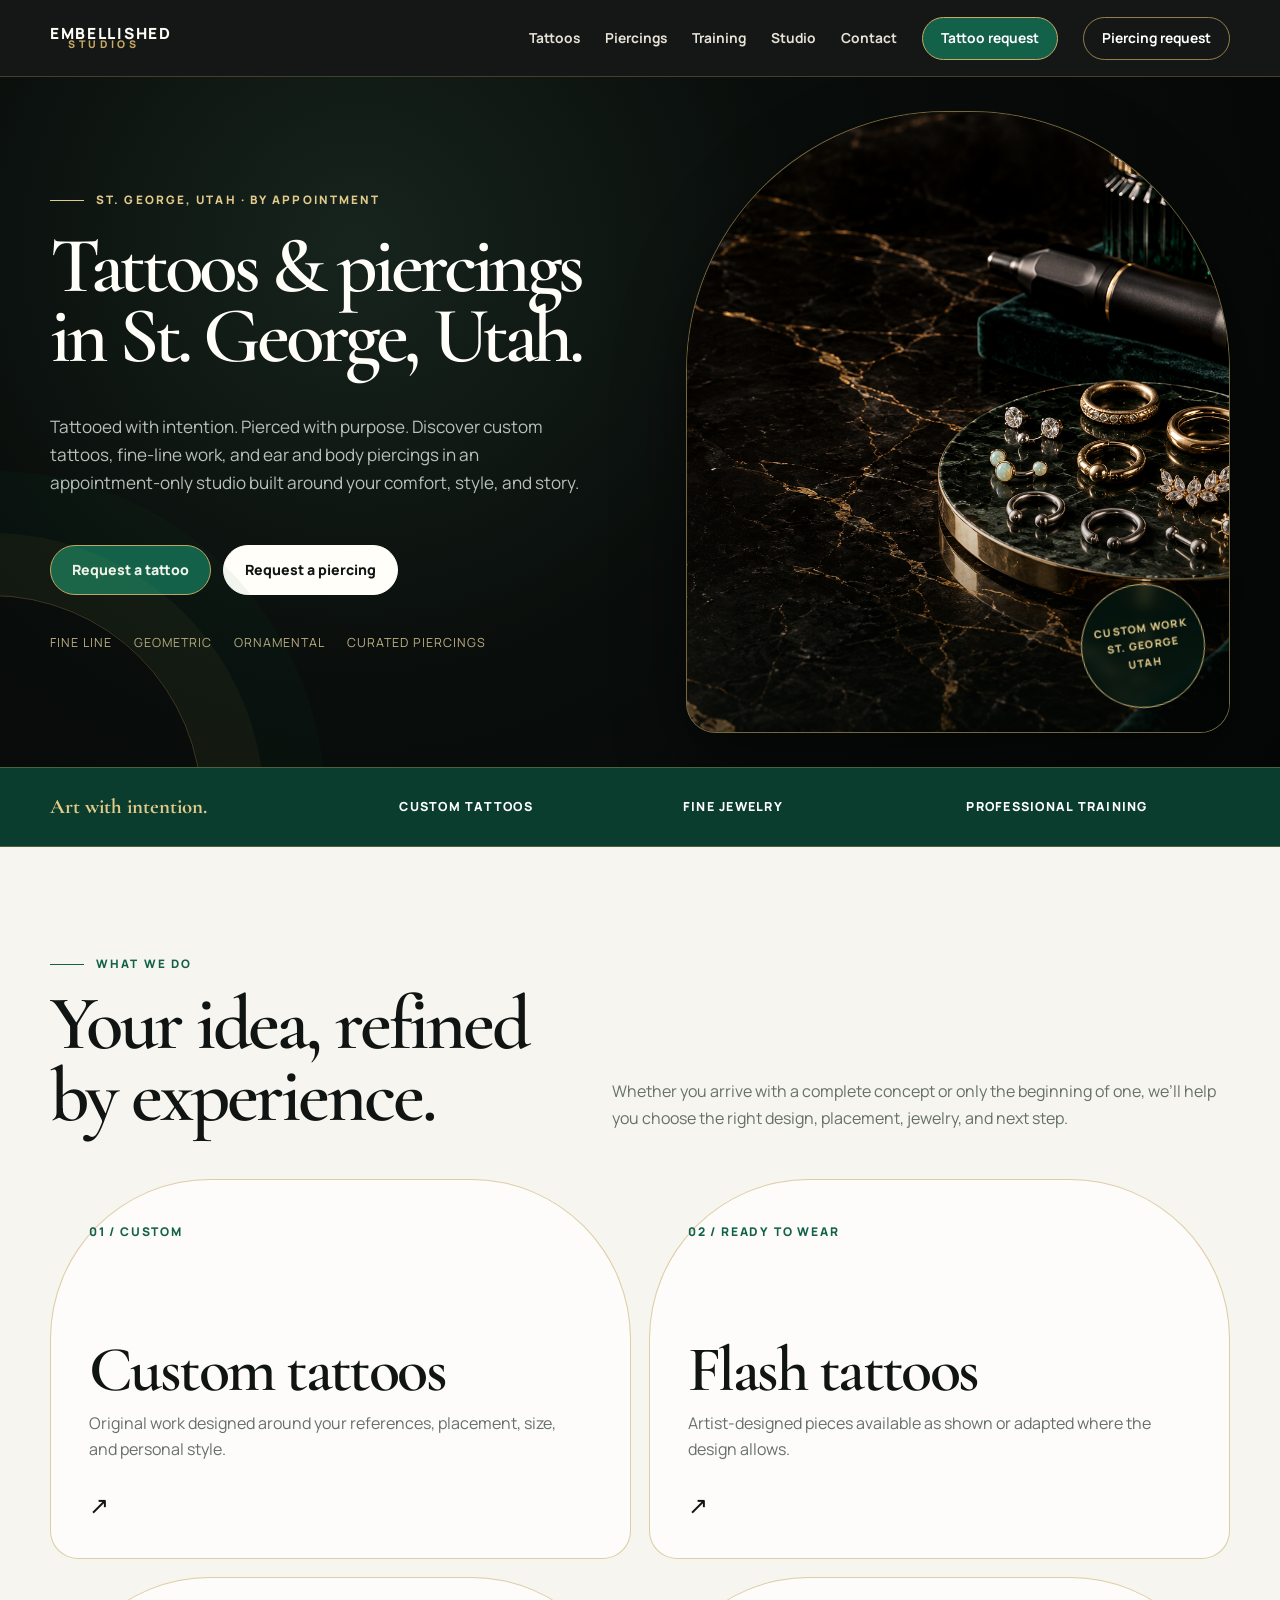
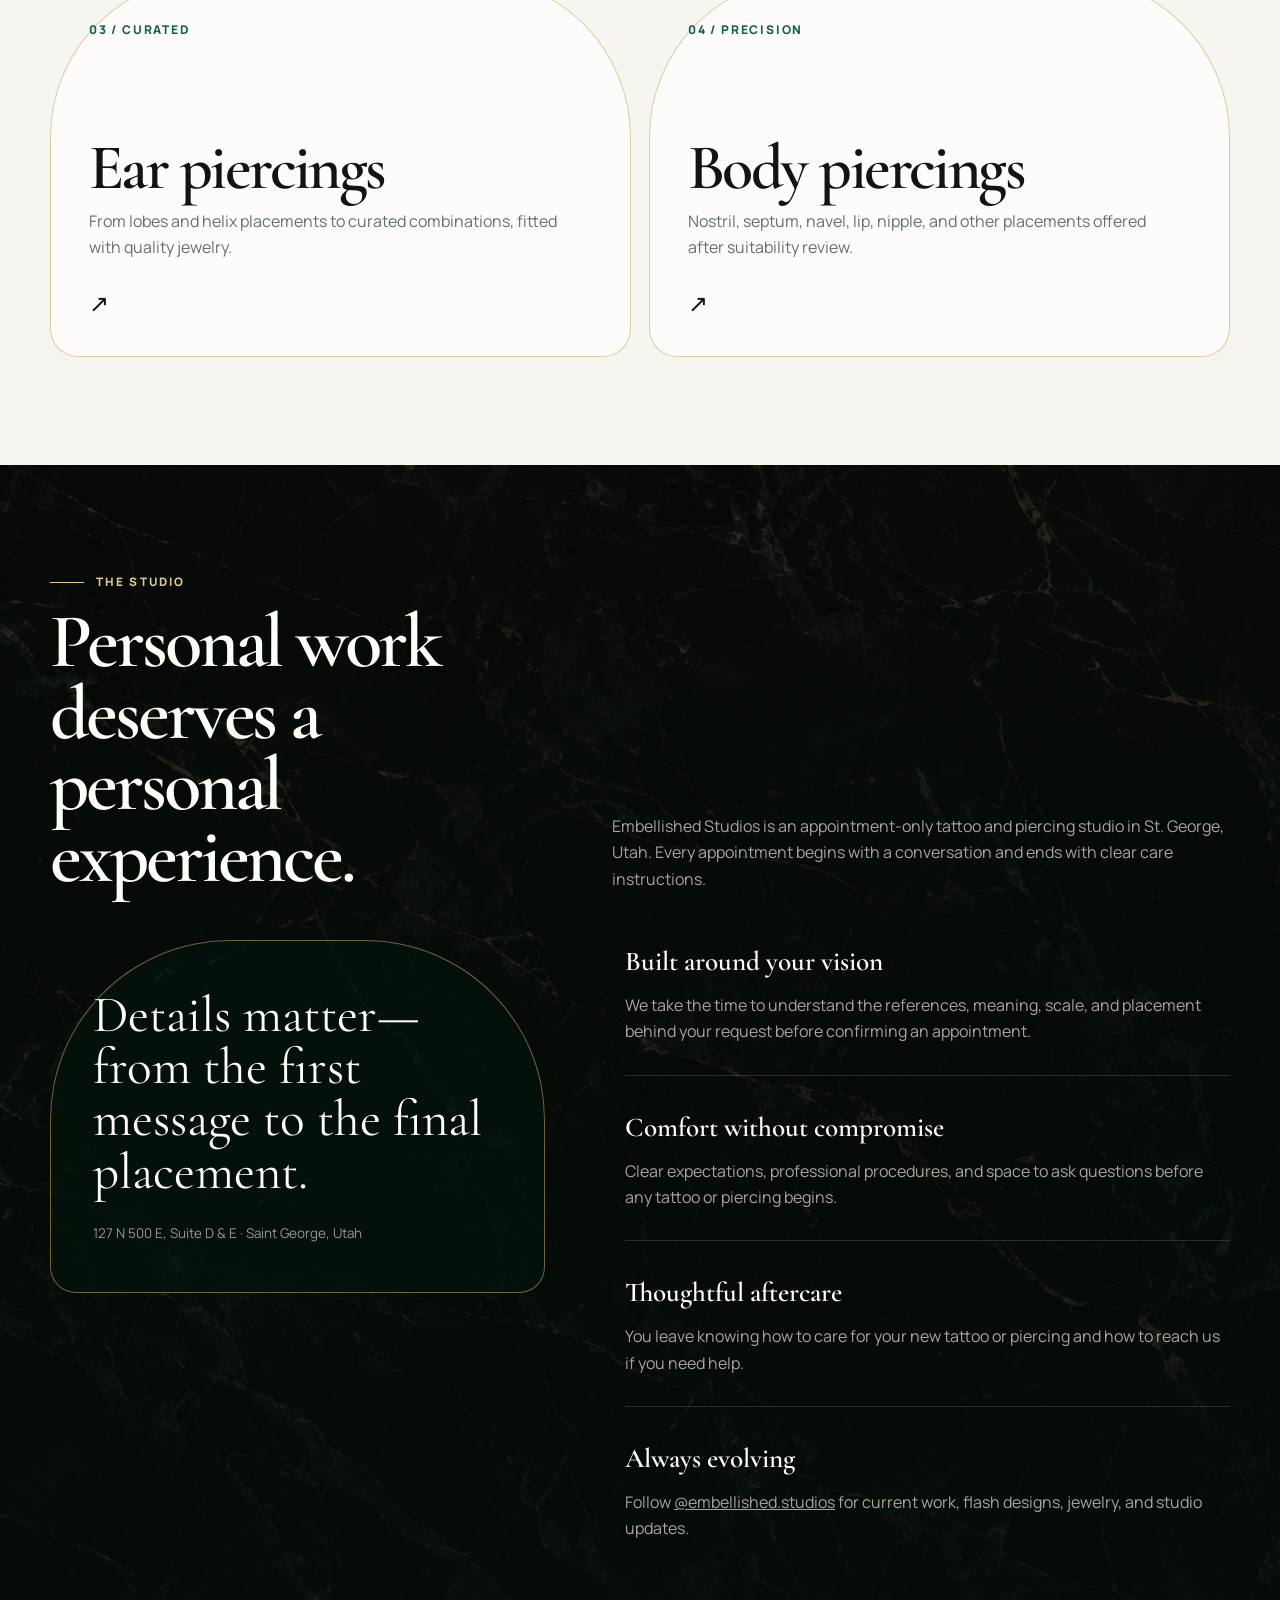
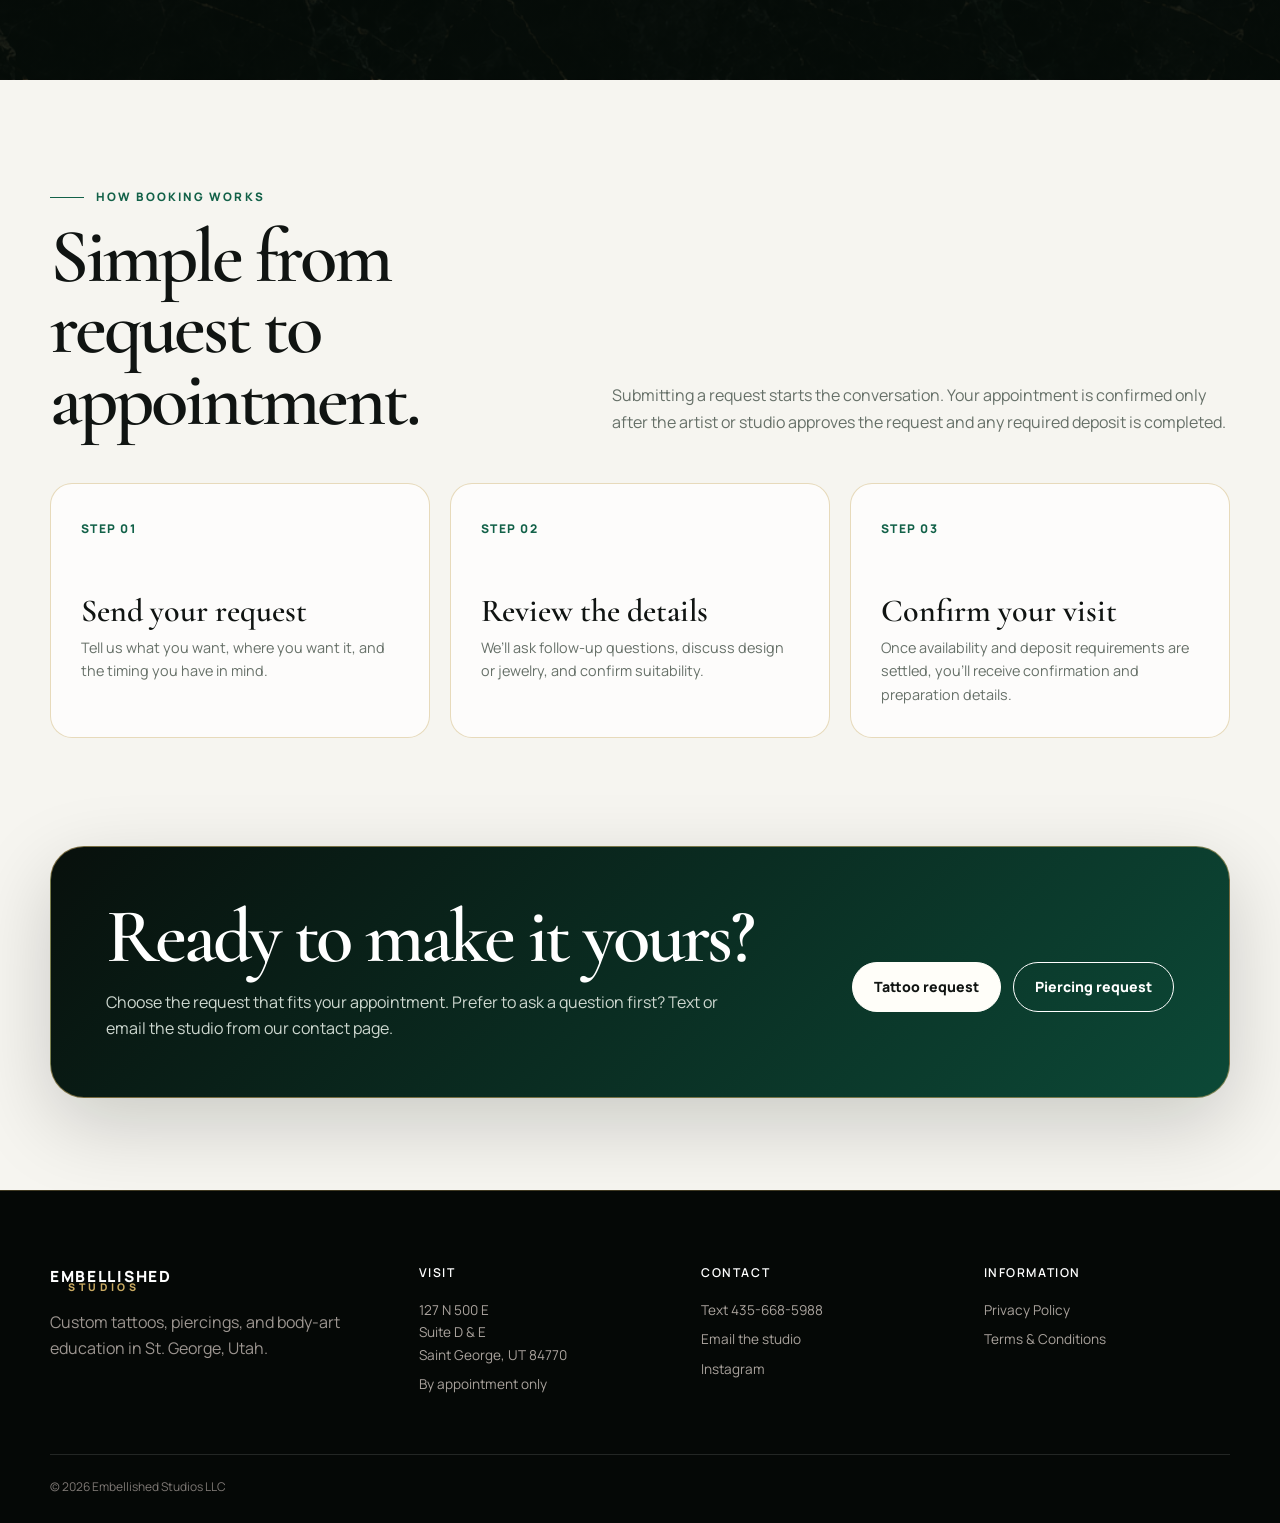
==== commit 2db47f12: "Improve St George tattoo and piercing service discovery and SEO" ====
--- a/index.html
+++ b/index.html
@@ -9,25 +9,27 @@
   <link href="https://fonts.googleapis.com/css2?family=Cormorant+Garamond:wght@500;600&family=Manrope:wght@400;600;700;800&display=swap" rel="stylesheet">
   <link rel="icon" href="assets/favicon.svg" type="image/svg+xml"><link rel="stylesheet" href="assets/styles.css">
   <link rel="canonical" href="https://www.embellishedstudios.com/">
+<meta property="og:title" content="Embellished Studios | Tattoos & Piercings in St. George, Utah"><meta property="og:type" content="website"><meta property="og:site_name" content="Embellished Studios"><meta property="og:description" content="Custom tattoos, fine-line tattooing, curated ear and body piercings, and professional body-art training in St. George, Utah."><meta property="og:url" content="https://www.embellishedstudios.com/">
+<script type="application/ld+json">{"@context": "https://schema.org", "@type": "TattooParlor", "@id": "https://www.embellishedstudios.com/#studio", "name": "Embellished Studios", "url": "https://www.embellishedstudios.com/", "telephone": "+14356685988", "email": "embellished.studios.stg@gmail.com", "address": {"@type": "PostalAddress", "streetAddress": "127 N 500 E, Suite D & E", "addressLocality": "St. George", "addressRegion": "UT", "postalCode": "84770", "addressCountry": "US"}, "sameAs": ["https://www.instagram.com/embellished.studios/"]}</script>
 </head>
 <body>
   <a class="skip-link" href="#content">Skip to content</a>
   <header class="site-header"><div class="shell nav">
     <a class="wordmark" href=""><span>EMBELLISHED</span><span>STUDIOS</span></a>
     <button class="menu-toggle" type="button" aria-expanded="false" aria-label="Open menu">☰</button>
-    <nav class="nav-links" aria-label="Main navigation"><a href="#services">Services</a><a href="piercing-trainings/">Training</a><a href="#studio">Studio</a><a href="contact/">Contact</a><a class="button" href="tattoo-request-form/">Tattoo request</a><a class="button nav-secondary" href="piercing-request-form/">Piercing request</a></nav>
+    <nav class="nav-links" aria-label="Main navigation"><a href="tattoos/">Tattoos</a><a href="piercings/">Piercings</a><a href="piercing-trainings/">Training</a><a href="#studio">Studio</a><a href="contact/">Contact</a><a class="button" href="tattoo-request-form/">Tattoo request</a><a class="button nav-secondary" href="piercing-request-form/">Piercing request</a></nav>
   </div></header>
 
   <main id="content">
     <section class="hero"><div class="shell hero-grid">
       <div class="hero-copy">
         <div class="kicker">St. George, Utah · By appointment</div>
-        <h1>Tattooed with intention.<br>Pierced with purpose.</h1>
-        <p>Thoughtful custom tattoos, precise piercings, and an experience built around your comfort, style, and story.</p>
+        <h1>Tattoos &amp; piercings<br>in St. George, Utah.</h1>
+        <p>Tattooed with intention. Pierced with purpose. Discover custom tattoos, fine-line work, and ear and body piercings in an appointment-only studio built around your comfort, style, and story.</p>
         <div class="hero-actions"><a class="button red" href="tattoo-request-form/">Request a tattoo</a><a class="button light" href="piercing-request-form/">Request a piercing</a></div>
         <div class="hero-note"><span>Fine line</span><span>Geometric</span><span>Ornamental</span><span>Curated piercings</span></div>
       </div>
-      <div class="hero-art"><img src="assets/hero-v3.png" alt="Black tattoo pen and fine gold and silver piercing jewelry arranged on black marble with emerald accents"><div class="hero-stamp">Custom work<br>St. George<br>Utah</div></div>
+      <div class="hero-art"><img width="1536" height="1024" fetchpriority="high" src="assets/hero-v3.png" alt="Black tattoo pen and fine gold and silver piercing jewelry arranged on black marble with emerald accents"><div class="hero-stamp">Custom work<br>St. George<br>Utah</div></div>
     </div></section>
 
     <div class="service-band"><div class="shell"><strong>Art with intention.</strong><span>Custom tattoos</span><span>Fine jewelry</span><span>Professional training</span></div></div>
@@ -35,10 +37,10 @@
     <section id="services" class="section"><div class="shell">
       <div class="section-head"><div><div class="kicker">What we do</div><h2>Your idea, refined by experience.</h2></div><p>Whether you arrive with a complete concept or only the beginning of one, we’ll help you choose the right design, placement, jewelry, and next step.</p></div>
       <div class="service-grid">
-        <a class="service-card" href="tattoo-request-form/"><span class="number">01 / CUSTOM</span><h3>Custom tattoos</h3><p>Original work designed around your references, placement, size, and personal style.</p><span class="arrow">↗</span></a>
-        <a class="service-card" href="tattoo-request-form/"><span class="number">02 / READY TO WEAR</span><h3>Flash tattoos</h3><p>Artist-designed pieces available as shown or adapted where the design allows.</p><span class="arrow">↗</span></a>
-        <a class="service-card" href="piercing-request-form/"><span class="number">03 / CURATED</span><h3>Ear piercings</h3><p>From lobes and helix placements to curated combinations, fitted with quality jewelry.</p><span class="arrow">↗</span></a>
-        <a class="service-card" href="piercing-request-form/"><span class="number">04 / PRECISION</span><h3>Body piercings</h3><p>Nostril, septum, navel, lip, nipple, and other placements offered after suitability review.</p><span class="arrow">↗</span></a>
+        <a class="service-card" href="tattoos/"><span class="number">01 / CUSTOM</span><h3>Custom tattoos</h3><p>Original work designed around your references, placement, size, and personal style.</p><span class="arrow">↗</span></a>
+        <a class="service-card" href="tattoos/"><span class="number">02 / READY TO WEAR</span><h3>Flash tattoos</h3><p>Artist-designed pieces available as shown or adapted where the design allows.</p><span class="arrow">↗</span></a>
+        <a class="service-card" href="piercings/"><span class="number">03 / CURATED</span><h3>Ear piercings</h3><p>From lobes and helix placements to curated combinations, fitted with quality jewelry.</p><span class="arrow">↗</span></a>
+        <a class="service-card" href="piercings/"><span class="number">04 / PRECISION</span><h3>Body piercings</h3><p>Nostril, septum, navel, lip, nipple, and other placements offered after suitability review.</p><span class="arrow">↗</span></a>
       </div>
     </div></section>
 
--- a/assets/styles.css
+++ b/assets/styles.css
@@ -209,3 +209,6 @@
 .apprenticeship-inquiry{max-width:900px;margin-inline:auto}
 .studio-inquiry-form button{font:inherit;cursor:pointer}
 @media(max-width:900px){.nav-links .button{text-align:center}}
+
+/* Service pages and local discovery */
+.service-title{font:600 clamp(2.7rem,6vw,5.4rem)/1.05 var(--serif);max-width:850px;margin:20px 0}.service-intro{max-width:660px;color:#dfdfd3;font-size:1.1rem}.service-faq-section{background:var(--paper-2)}.service-faq{padding:22px 0;border-bottom:1px solid var(--line);max-width:850px}.service-faq summary{font-weight:700;cursor:pointer}.service-faq p{max-width:750px;color:var(--muted)}.service-visit{display:grid;grid-template-columns:1fr 1fr;gap:50px}.service-visit a{text-underline-offset:4px}@media(max-width:1050px){.nav-links{gap:13px}.nav-links>a{font-size:.77rem}.nav .button{padding-inline:12px}}@media(max-width:760px){.service-visit{grid-template-columns:1fr;gap:20px}}
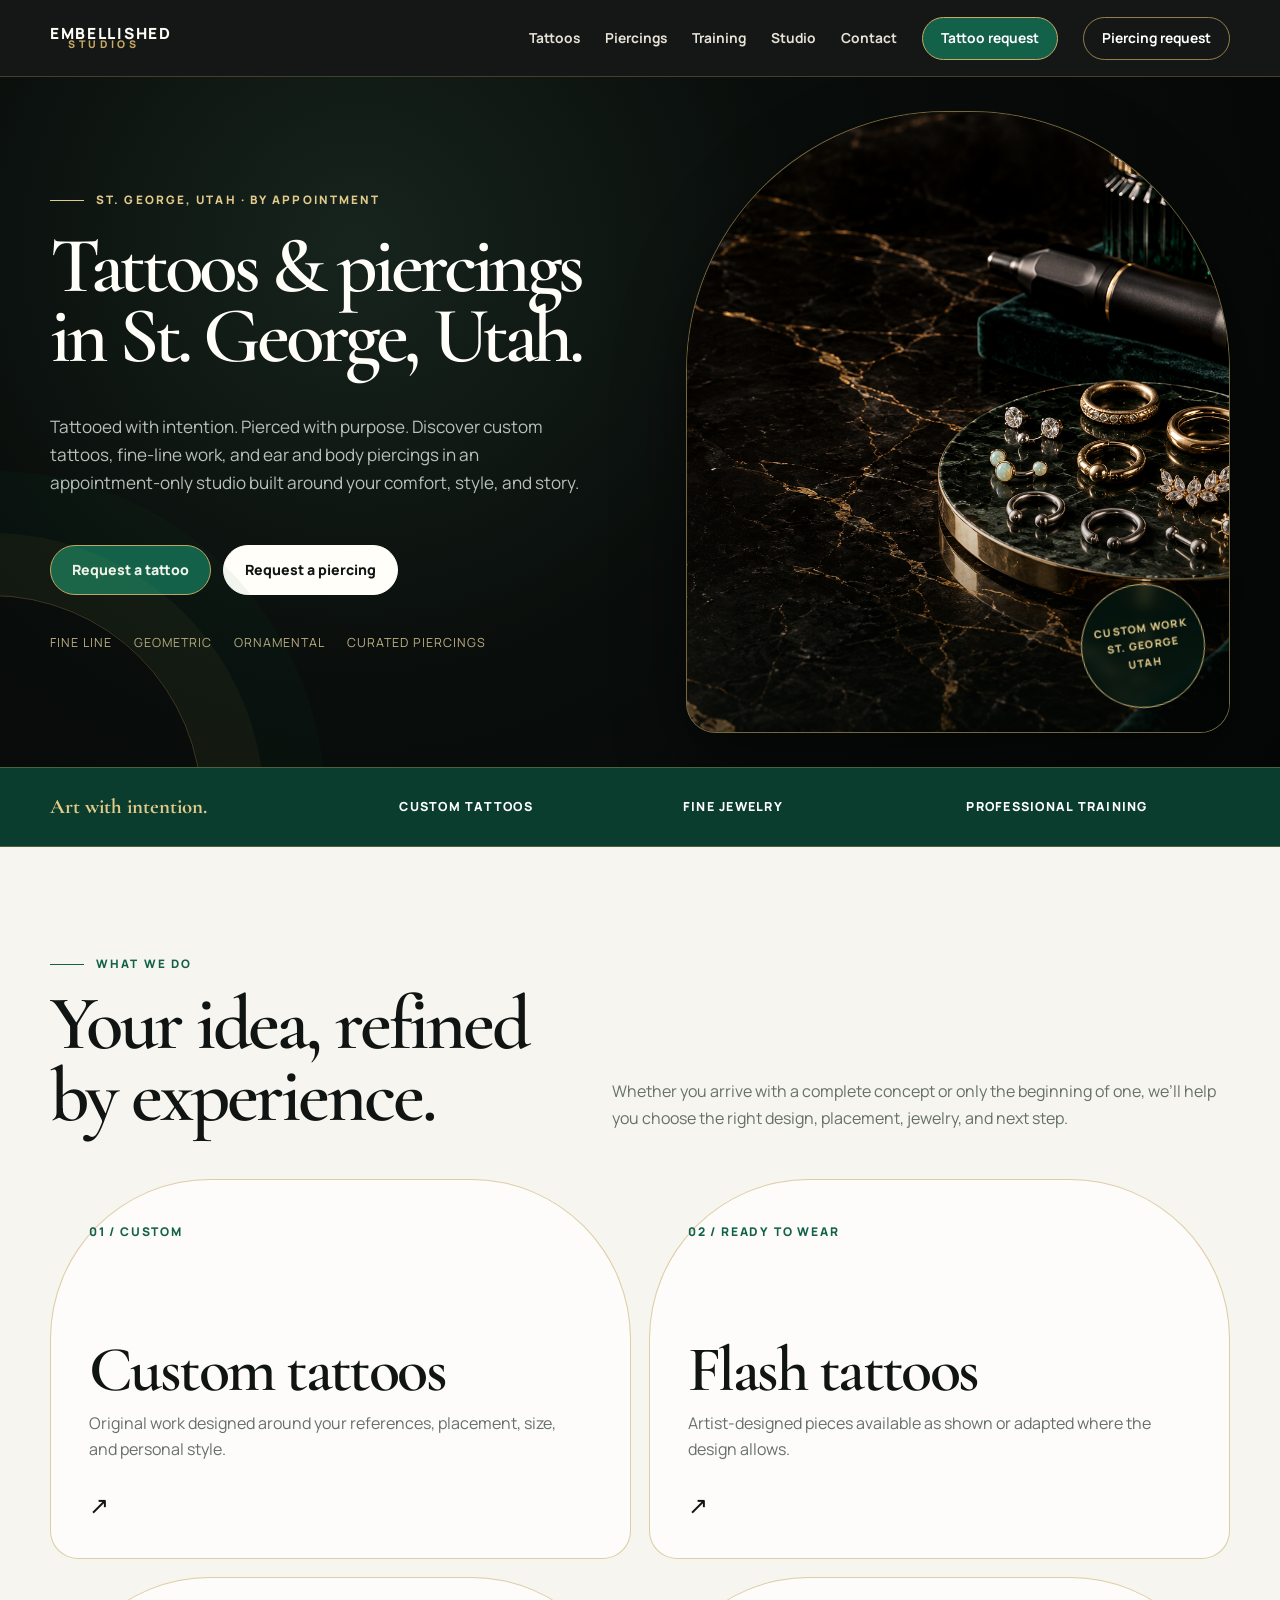
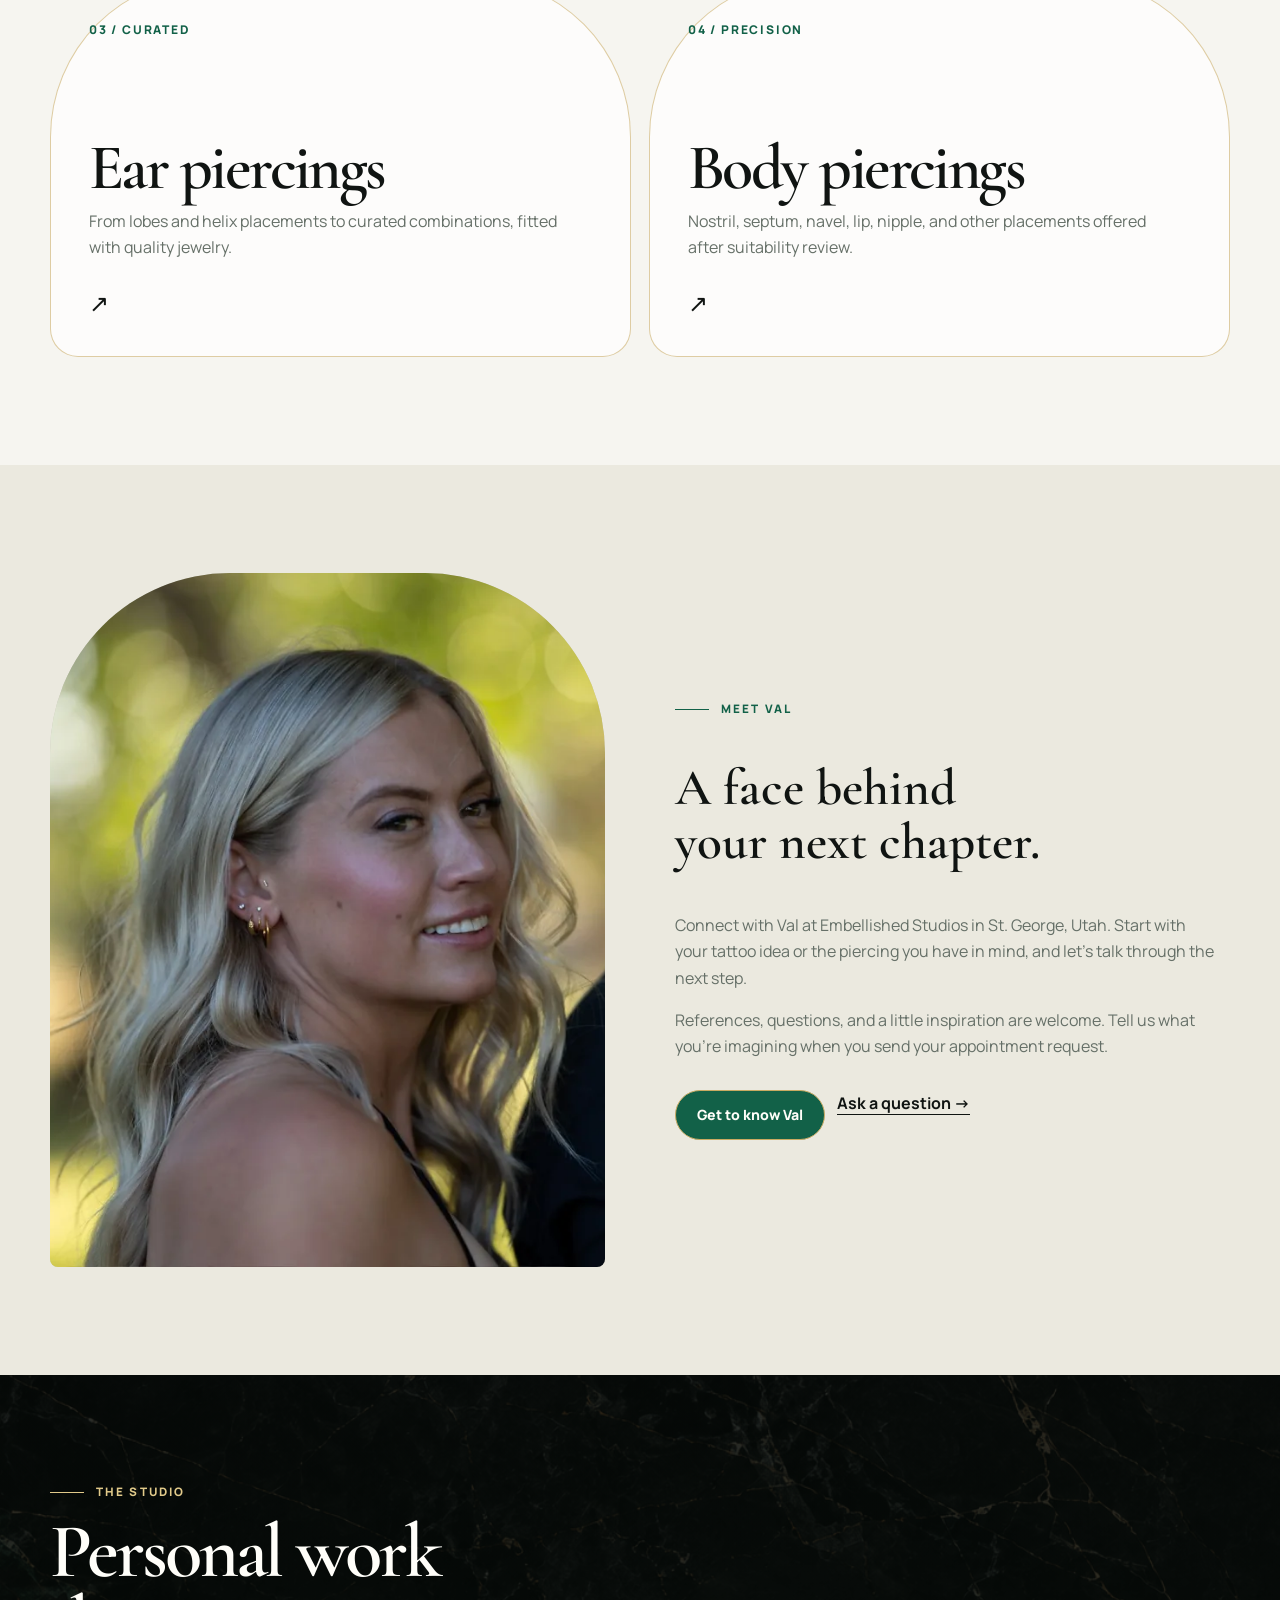
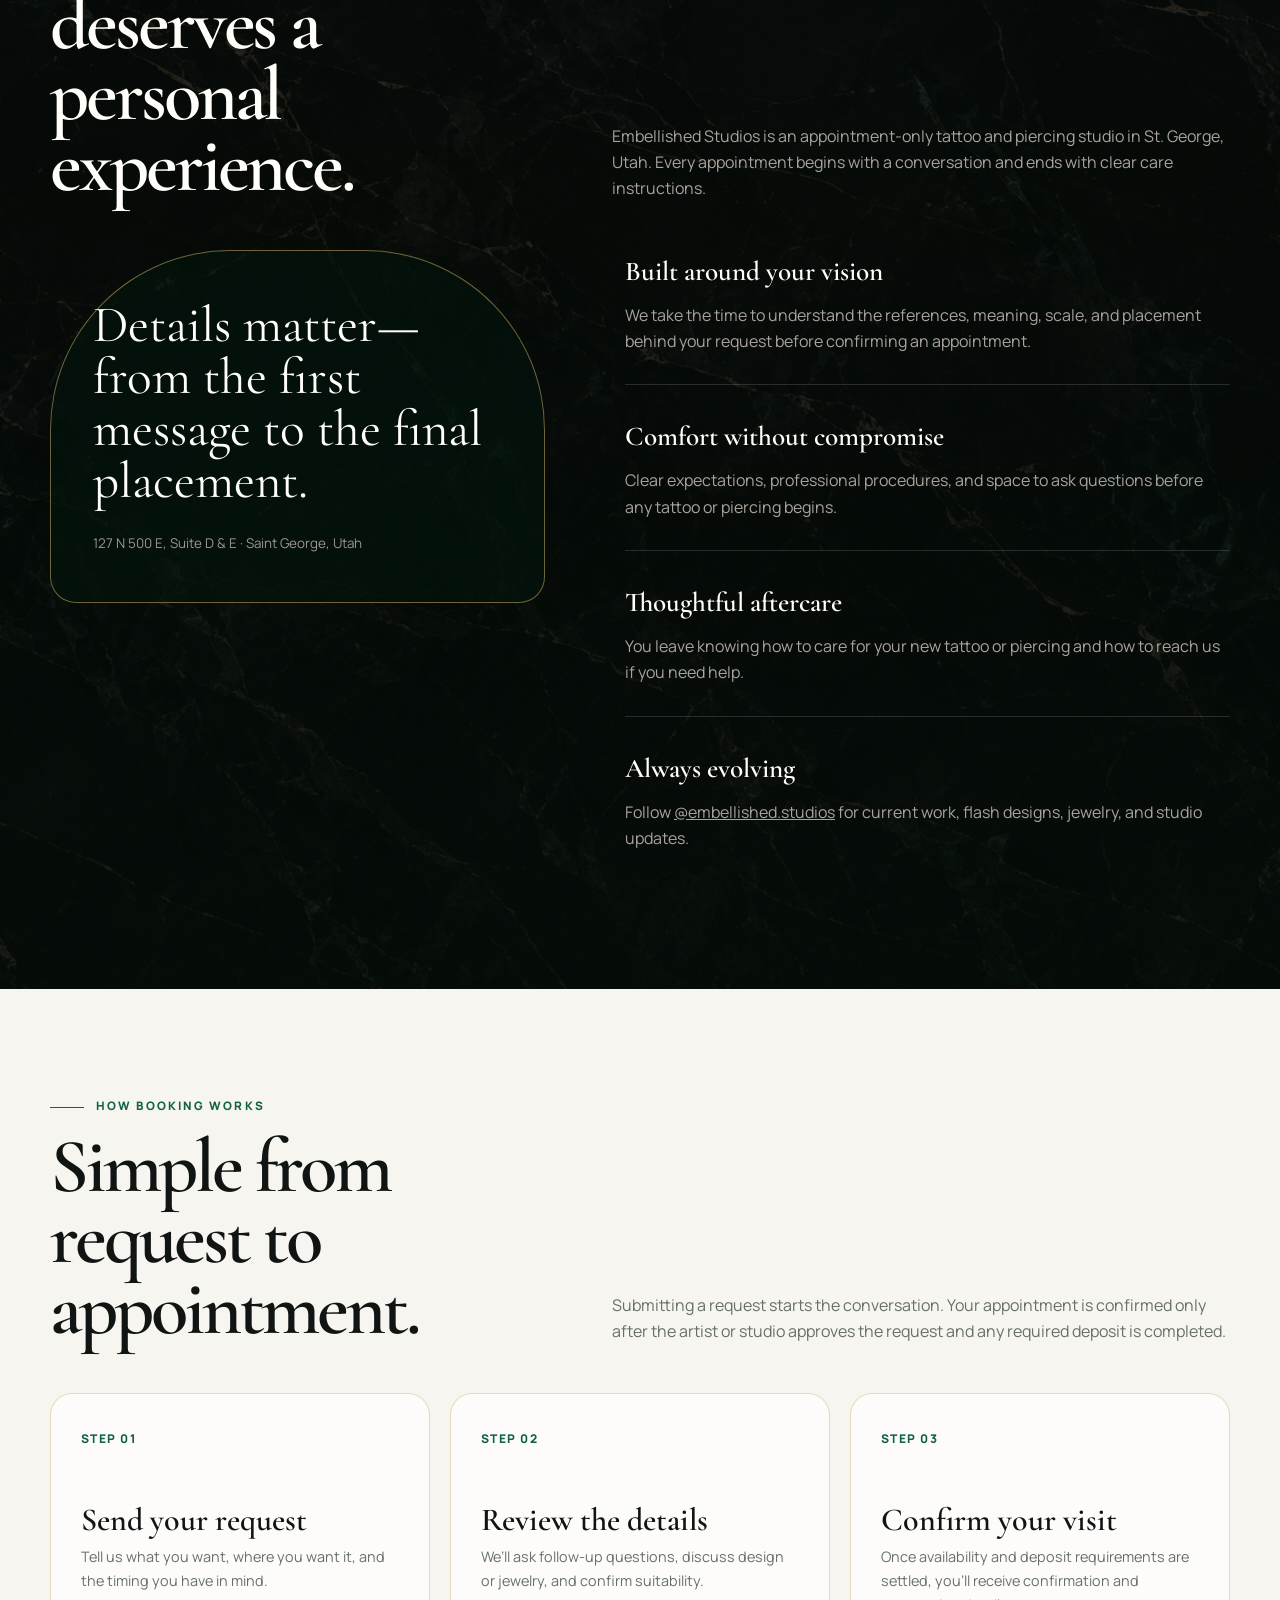
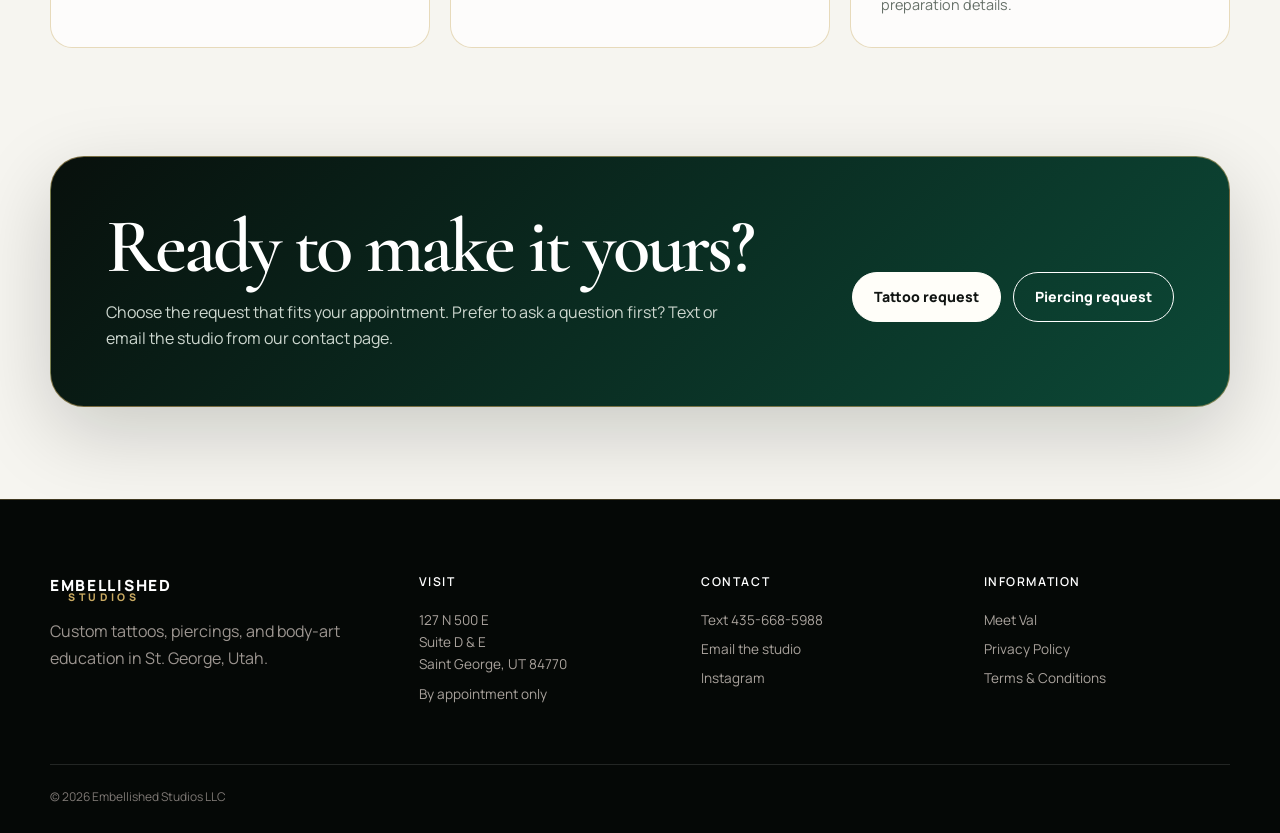
==== commit 1cca7e1f: "Introduce Val with optimized portraits and artist profile" ====
--- a/index.html
+++ b/index.html
@@ -11,6 +11,7 @@
   <link rel="canonical" href="https://www.embellishedstudios.com/">
 <meta property="og:title" content="Embellished Studios | Tattoos & Piercings in St. George, Utah"><meta property="og:type" content="website"><meta property="og:site_name" content="Embellished Studios"><meta property="og:description" content="Custom tattoos, fine-line tattooing, curated ear and body piercings, and professional body-art training in St. George, Utah."><meta property="og:url" content="https://www.embellishedstudios.com/">
 <script type="application/ld+json">{"@context": "https://schema.org", "@type": "TattooParlor", "@id": "https://www.embellishedstudios.com/#studio", "name": "Embellished Studios", "url": "https://www.embellishedstudios.com/", "telephone": "+14356685988", "email": "embellished.studios.stg@gmail.com", "address": {"@type": "PostalAddress", "streetAddress": "127 N 500 E, Suite D & E", "addressLocality": "St. George", "addressRegion": "UT", "postalCode": "84770", "addressCountry": "US"}, "sameAs": ["https://www.instagram.com/embellished.studios/"]}</script>
+<meta property="og:image" content="https://www.embellishedstudios.com/assets/val/val-portrait-1200.webp"><meta property="og:image:alt" content="Outdoor portrait of Val at Embellished Studios"><meta name="twitter:card" content="summary_large_image">
 </head>
 <body>
   <a class="skip-link" href="#content">Skip to content</a>
@@ -44,6 +45,11 @@
       </div>
     </div></section>
 
+    <section id="meet-val" class="section artist-section"><div class="shell artist-grid">
+      <div class="artist-photo"><img src="assets/val/val-portrait-600.webp" srcset="assets/val/val-portrait-600.webp 600w, assets/val/val-portrait-1200.webp 1200w" sizes="(max-width:760px) 100vw, 48vw" width="1200" height="800" loading="lazy" decoding="async" alt="Outdoor portrait of Val, the artist at Embellished Studios"></div>
+      <div class="artist-copy"><div class="kicker">Meet Val</div><h2>A face behind<br>your next chapter.</h2><p>Connect with Val at Embellished Studios in St. George, Utah. Start with your tattoo idea or the piercing you have in mind, and let’s talk through the next step.</p><p>References, questions, and a little inspiration are welcome. Tell us what you’re imagining when you send your appointment request.</p><div class="hero-actions"><a class="button red" href="meet-val/">Get to know Val</a><a class="artist-text-link" href="contact/">Ask a question →</a></div></div>
+    </div></section>
+
     <section id="studio" class="section dark"><div class="shell">
       <div class="section-head"><div><div class="kicker">The studio</div><h2>Personal work deserves a personal experience.</h2></div><p>Embellished Studios is an appointment-only tattoo and piercing studio in St. George, Utah. Every appointment begins with a conversation and ends with clear care instructions.</p></div>
       <div class="feature-split">
@@ -73,7 +79,7 @@
     <div class="footer-brand"><a class="wordmark" href=""><span>EMBELLISHED</span><span>STUDIOS</span></a><p>Custom tattoos, piercings, and body-art education in St. George, Utah.</p></div>
     <div class="footer-column"><h3>Visit</h3><span>127 N 500 E<br>Suite D & E<br>Saint George, UT 84770</span><span>By appointment only</span></div>
     <div class="footer-column"><h3>Contact</h3><a href="sms:+14356685988">Text 435-668-5988</a><a href="mailto:embellished.studios.stg@gmail.com">Email the studio</a><a href="https://www.instagram.com/embellished.studios/">Instagram</a></div>
-    <div class="footer-column"><h3>Information</h3><a href="privacy-policy/">Privacy Policy</a><a href="terms/">Terms & Conditions</a></div>
+    <div class="footer-column"><h3>Information</h3><a href="meet-val/">Meet Val</a><a href="privacy-policy/">Privacy Policy</a><a href="terms/">Terms & Conditions</a></div>
   </div><div class="footer-bottom"><span>© <span data-year></span> Embellished Studios LLC</span></div></div></footer>
   <script>
 const menuButton = document.querySelector('.menu-toggle');
--- a/assets/styles.css
+++ b/assets/styles.css
@@ -212,3 +212,6 @@
 
 /* Service pages and local discovery */
 .service-title{font:600 clamp(2.7rem,6vw,5.4rem)/1.05 var(--serif);max-width:850px;margin:20px 0}.service-intro{max-width:660px;color:#dfdfd3;font-size:1.1rem}.service-faq-section{background:var(--paper-2)}.service-faq{padding:22px 0;border-bottom:1px solid var(--line);max-width:850px}.service-faq summary{font-weight:700;cursor:pointer}.service-faq p{max-width:750px;color:var(--muted)}.service-visit{display:grid;grid-template-columns:1fr 1fr;gap:50px}.service-visit a{text-underline-offset:4px}@media(max-width:1050px){.nav-links{gap:13px}.nav-links>a{font-size:.77rem}.nav .button{padding-inline:12px}}@media(max-width:760px){.service-visit{grid-template-columns:1fr;gap:20px}}
+
+/* Artist portraits: CSS framing preserves the original photographs. */
+.artist-section{background:#ebe9df}.artist-grid{display:grid;grid-template-columns:1fr 1fr;gap:70px;align-items:center}.artist-photo{aspect-ratio:4/5;overflow:hidden;border-radius:180px 180px 8px 8px;background:#c9c8b8}.artist-photo img{width:100%;height:100%;object-fit:cover;object-position:22% center}.artist-copy h2{font-size:clamp(2.4rem,4vw,4rem);line-height:1.05}.artist-copy p{color:var(--muted);max-width:540px}.artist-copy .artist-lead{font-size:1.25rem;color:var(--ink)}.artist-text-link{text-underline-offset:5px;font-weight:700}.artist-note-grid{display:grid;grid-template-columns:1.2fr .8fr;gap:100px;align-items:center}.artist-note-grid p{max-width:550px}.artist-personal{margin:0}.artist-personal img{aspect-ratio:4/5;object-fit:cover;object-position:40% 40%;width:100%;border-radius:6px}.artist-personal figcaption{font-size:.75rem;color:#c8c7b8;margin-top:12px}.artist-service{padding-top:55px;padding-bottom:55px;background:var(--paper-2)}.artist-service-inner{display:flex;gap:32px;align-items:center}.artist-service-inner>img{height:130px;width:110px;object-fit:cover;object-position:22% center;border-radius:55px 55px 6px 6px}.artist-service h2{font-size:2.5rem;margin:8px 0}.artist-service p{margin:8px 0}.artist-service a{text-underline-offset:4px}@media(max-width:760px){.artist-grid,.artist-note-grid{grid-template-columns:1fr;gap:32px}.artist-photo{max-height:550px;aspect-ratio:4/5}.artist-note-grid{gap:35px}.artist-personal{max-width:400px}.artist-service-inner{gap:20px}.artist-service-inner>img{width:85px;height:115px}.artist-service .kicker{font-size:.65rem}.artist-service p{font-size:.9rem}}
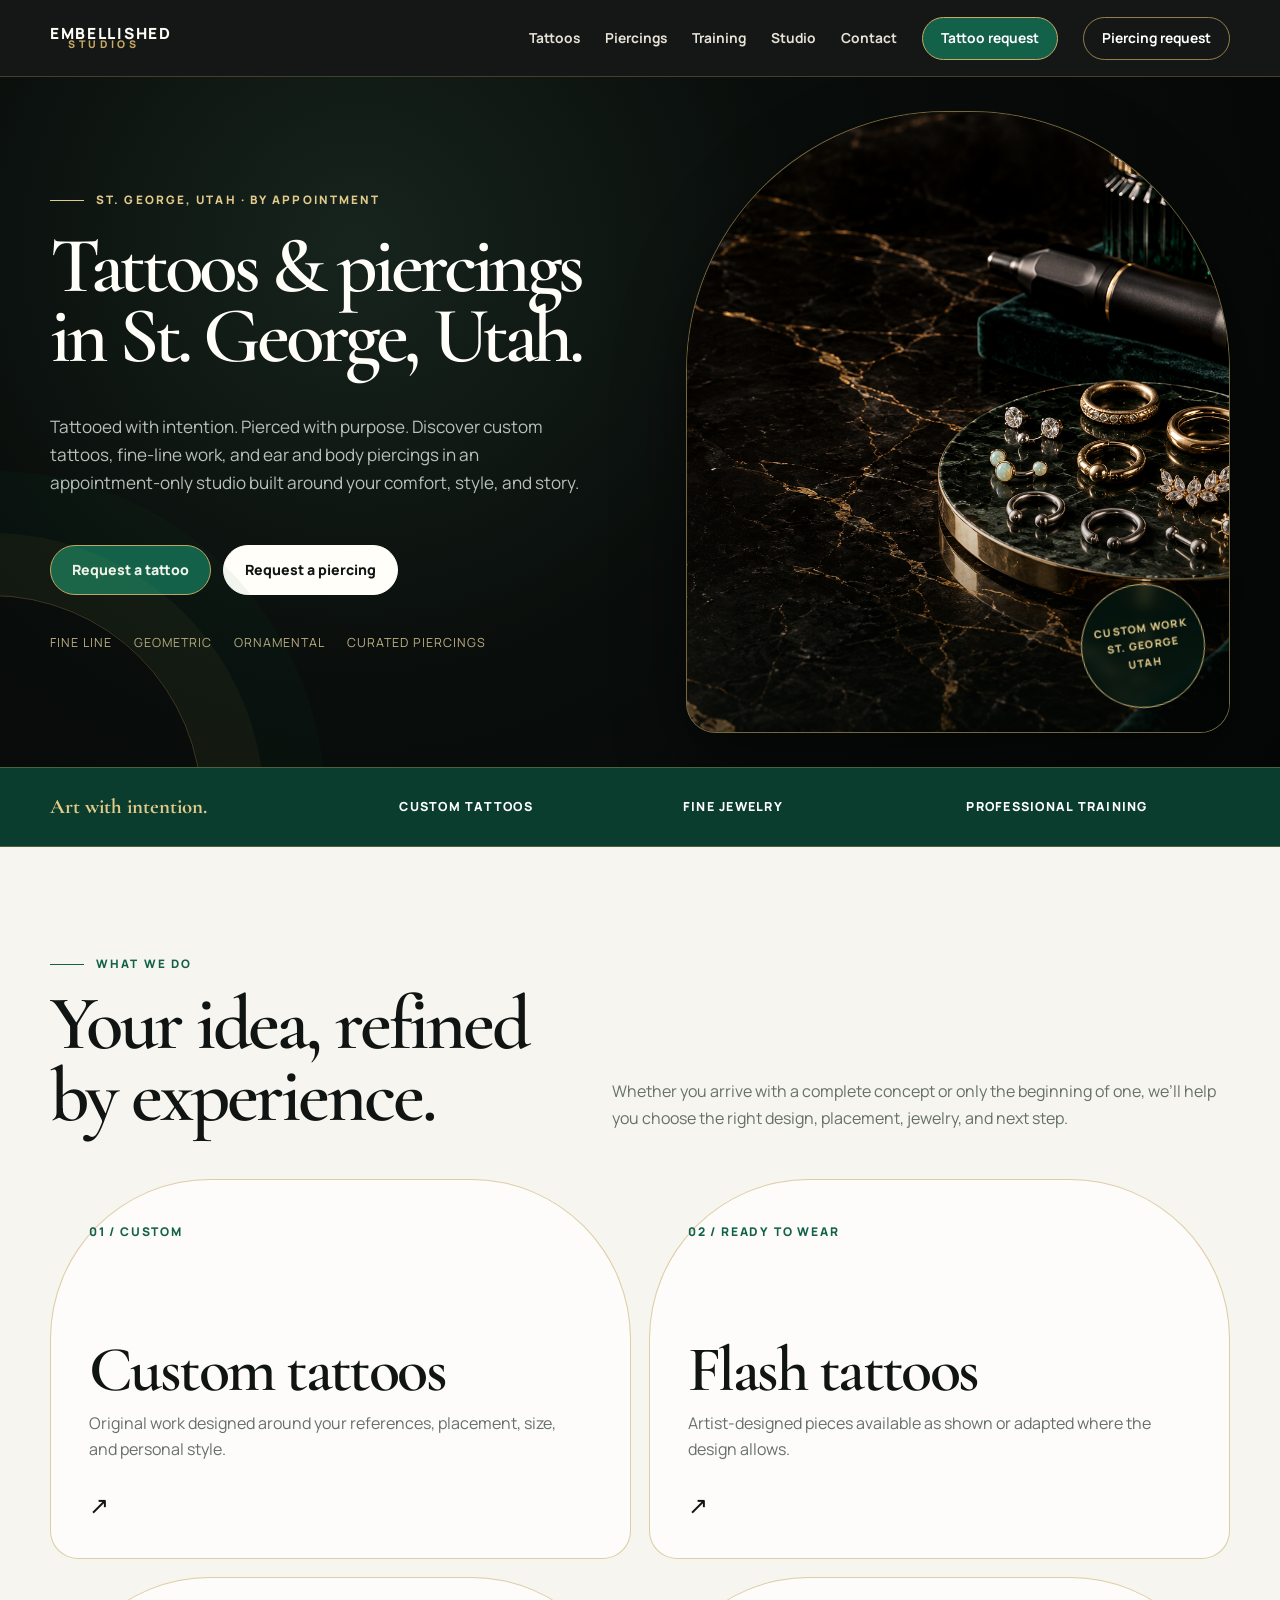
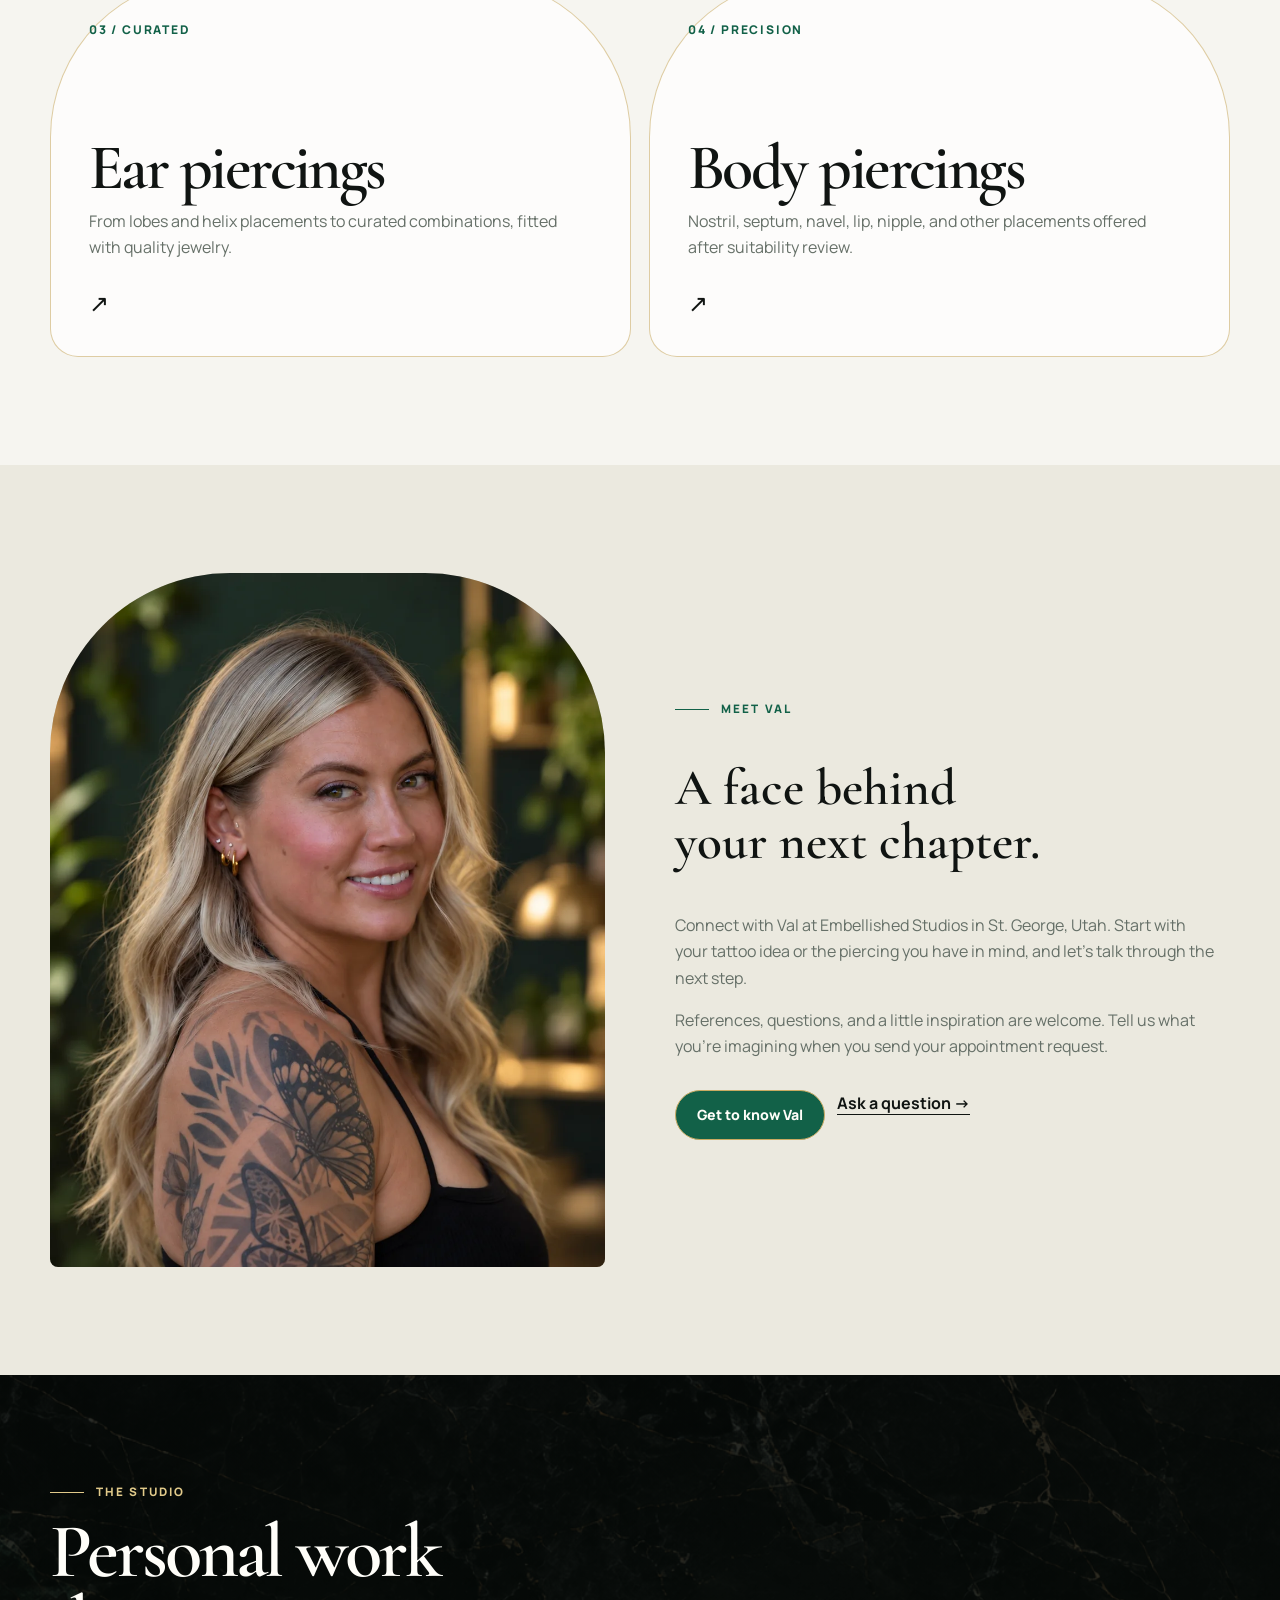
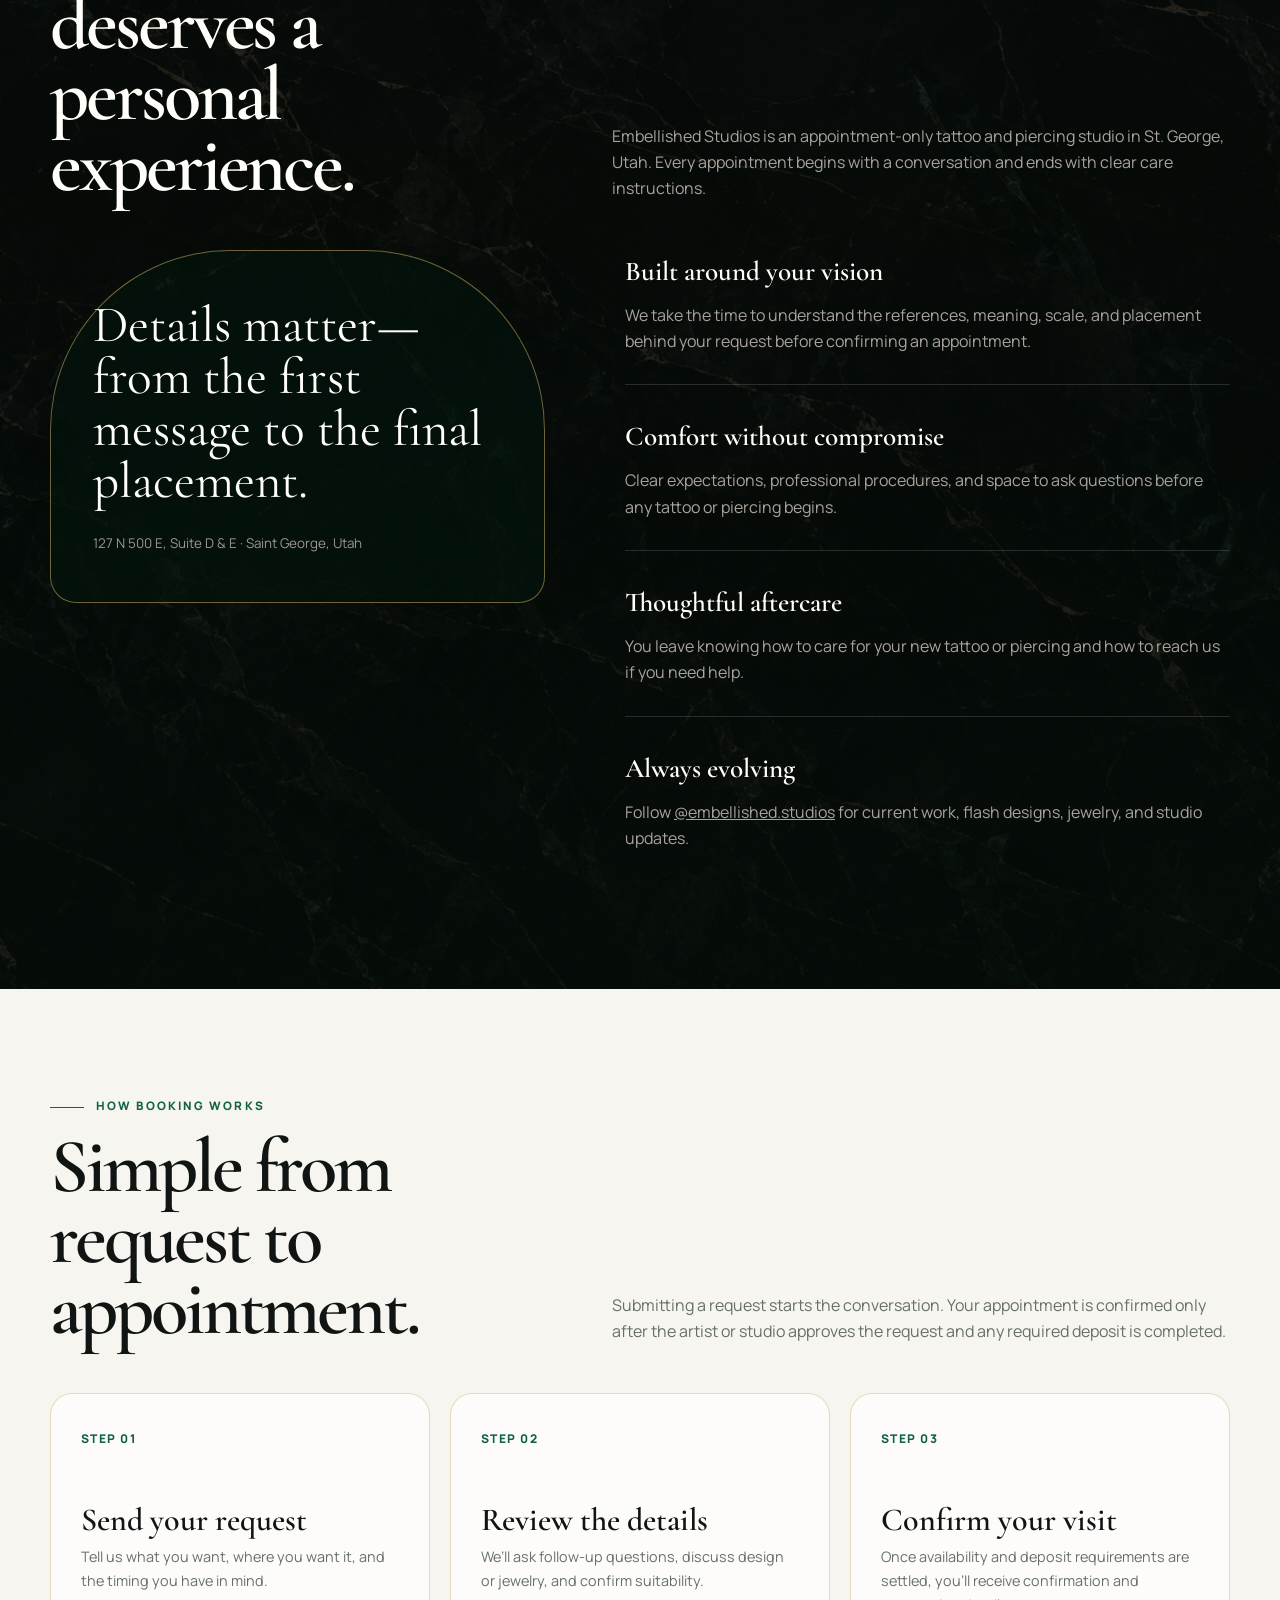
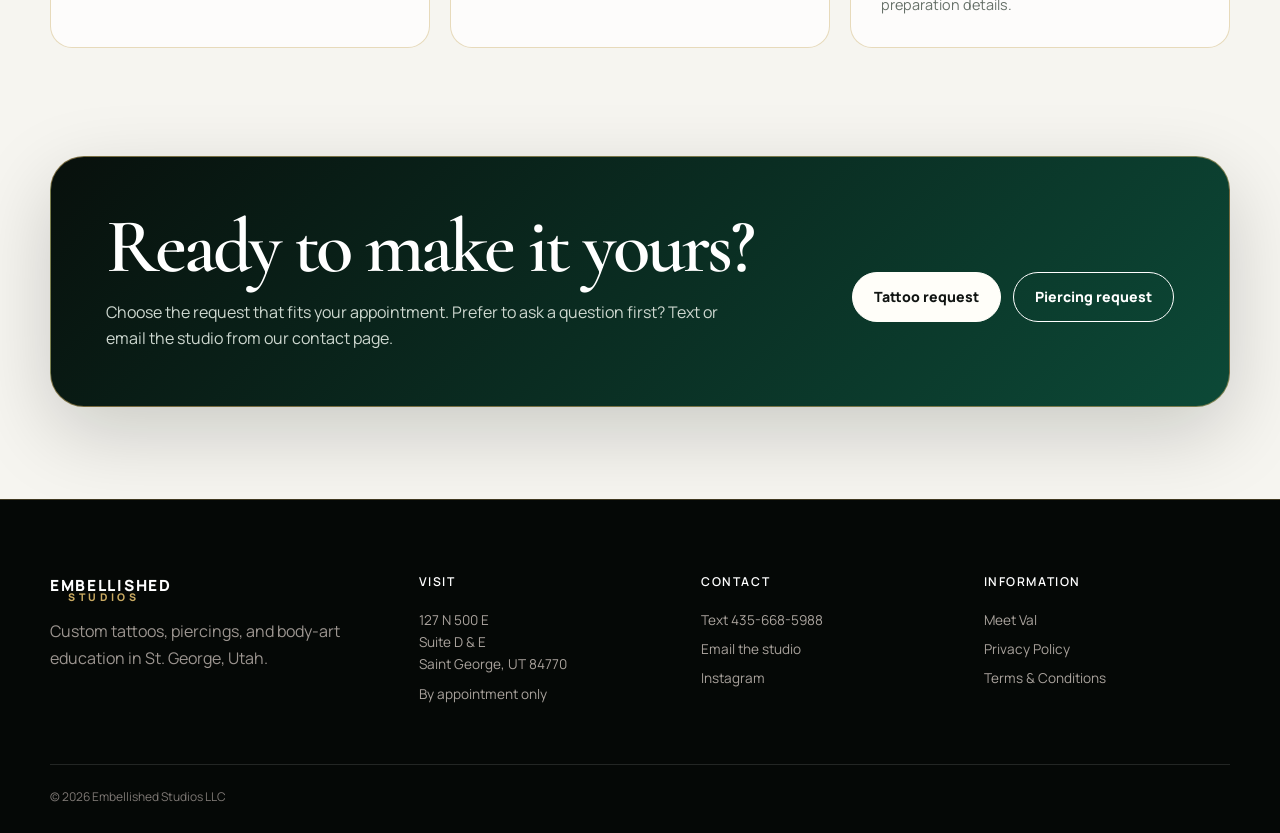
==== commit 6d024624: "Update Val portraits and studio imagery for reviewed website" ====
--- a/index.html
+++ b/index.html
@@ -11,7 +11,7 @@
   <link rel="canonical" href="https://www.embellishedstudios.com/">
 <meta property="og:title" content="Embellished Studios | Tattoos & Piercings in St. George, Utah"><meta property="og:type" content="website"><meta property="og:site_name" content="Embellished Studios"><meta property="og:description" content="Custom tattoos, fine-line tattooing, curated ear and body piercings, and professional body-art training in St. George, Utah."><meta property="og:url" content="https://www.embellishedstudios.com/">
 <script type="application/ld+json">{"@context": "https://schema.org", "@type": "TattooParlor", "@id": "https://www.embellishedstudios.com/#studio", "name": "Embellished Studios", "url": "https://www.embellishedstudios.com/", "telephone": "+14356685988", "email": "embellished.studios.stg@gmail.com", "address": {"@type": "PostalAddress", "streetAddress": "127 N 500 E, Suite D & E", "addressLocality": "St. George", "addressRegion": "UT", "postalCode": "84770", "addressCountry": "US"}, "sameAs": ["https://www.instagram.com/embellished.studios/"]}</script>
-<meta property="og:image" content="https://www.embellishedstudios.com/assets/val/val-portrait-1200.webp"><meta property="og:image:alt" content="Outdoor portrait of Val at Embellished Studios"><meta name="twitter:card" content="summary_large_image">
+<meta property="og:image" content="https://www.embellishedstudios.com/assets/val/val-studio-ai-v4-1000.webp"><meta property="og:image:alt" content="AI-assisted portrait of Val"><meta name="twitter:card" content="summary_large_image">
 </head>
 <body>
   <a class="skip-link" href="#content">Skip to content</a>
@@ -46,7 +46,7 @@
     </div></section>
 
     <section id="meet-val" class="section artist-section"><div class="shell artist-grid">
-      <div class="artist-photo"><img src="assets/val/val-portrait-600.webp" srcset="assets/val/val-portrait-600.webp 600w, assets/val/val-portrait-1200.webp 1200w" sizes="(max-width:760px) 100vw, 48vw" width="1200" height="800" loading="lazy" decoding="async" alt="Outdoor portrait of Val, the artist at Embellished Studios"></div>
+      <div class="artist-photo"><img src="assets/val/val-studio-ai-v4-600.webp" srcset="assets/val/val-studio-ai-v4-600.webp 600w, assets/val/val-studio-ai-v4-1000.webp 1000w" sizes="(max-width:760px) 100vw, 48vw" width="1000" height="1250" loading="lazy" decoding="async" alt="AI-assisted portrait of Val, the artist at Embellished Studios"></div>
       <div class="artist-copy"><div class="kicker">Meet Val</div><h2>A face behind<br>your next chapter.</h2><p>Connect with Val at Embellished Studios in St. George, Utah. Start with your tattoo idea or the piercing you have in mind, and let’s talk through the next step.</p><p>References, questions, and a little inspiration are welcome. Tell us what you’re imagining when you send your appointment request.</p><div class="hero-actions"><a class="button red" href="meet-val/">Get to know Val</a><a class="artist-text-link" href="contact/">Ask a question →</a></div></div>
     </div></section>
 
--- a/assets/styles.css
+++ b/assets/styles.css
@@ -215,3 +215,12 @@
 
 /* Artist portraits: CSS framing preserves the original photographs. */
 .artist-section{background:#ebe9df}.artist-grid{display:grid;grid-template-columns:1fr 1fr;gap:70px;align-items:center}.artist-photo{aspect-ratio:4/5;overflow:hidden;border-radius:180px 180px 8px 8px;background:#c9c8b8}.artist-photo img{width:100%;height:100%;object-fit:cover;object-position:22% center}.artist-copy h2{font-size:clamp(2.4rem,4vw,4rem);line-height:1.05}.artist-copy p{color:var(--muted);max-width:540px}.artist-copy .artist-lead{font-size:1.25rem;color:var(--ink)}.artist-text-link{text-underline-offset:5px;font-weight:700}.artist-note-grid{display:grid;grid-template-columns:1.2fr .8fr;gap:100px;align-items:center}.artist-note-grid p{max-width:550px}.artist-personal{margin:0}.artist-personal img{aspect-ratio:4/5;object-fit:cover;object-position:40% 40%;width:100%;border-radius:6px}.artist-personal figcaption{font-size:.75rem;color:#c8c7b8;margin-top:12px}.artist-service{padding-top:55px;padding-bottom:55px;background:var(--paper-2)}.artist-service-inner{display:flex;gap:32px;align-items:center}.artist-service-inner>img{height:130px;width:110px;object-fit:cover;object-position:22% center;border-radius:55px 55px 6px 6px}.artist-service h2{font-size:2.5rem;margin:8px 0}.artist-service p{margin:8px 0}.artist-service a{text-underline-offset:4px}@media(max-width:760px){.artist-grid,.artist-note-grid{grid-template-columns:1fr;gap:32px}.artist-photo{max-height:550px;aspect-ratio:4/5}.artist-note-grid{gap:35px}.artist-personal{max-width:400px}.artist-service-inner{gap:20px}.artist-service-inner>img{width:85px;height:115px}.artist-service .kicker{font-size:.65rem}.artist-service p{font-size:.9rem}}
+
+.artist-photo img,.artist-service-inner>img{object-position:center 30%}
+
+/* Frame the supplied collage’s left portrait panel without altering the image. */
+.artist-personal img{aspect-ratio:570/1024;object-fit:cover;object-position:left center}
+
+.artist-personal img{height:auto}
+
+.artist-personal img{aspect-ratio:4/7;object-position:center center}
